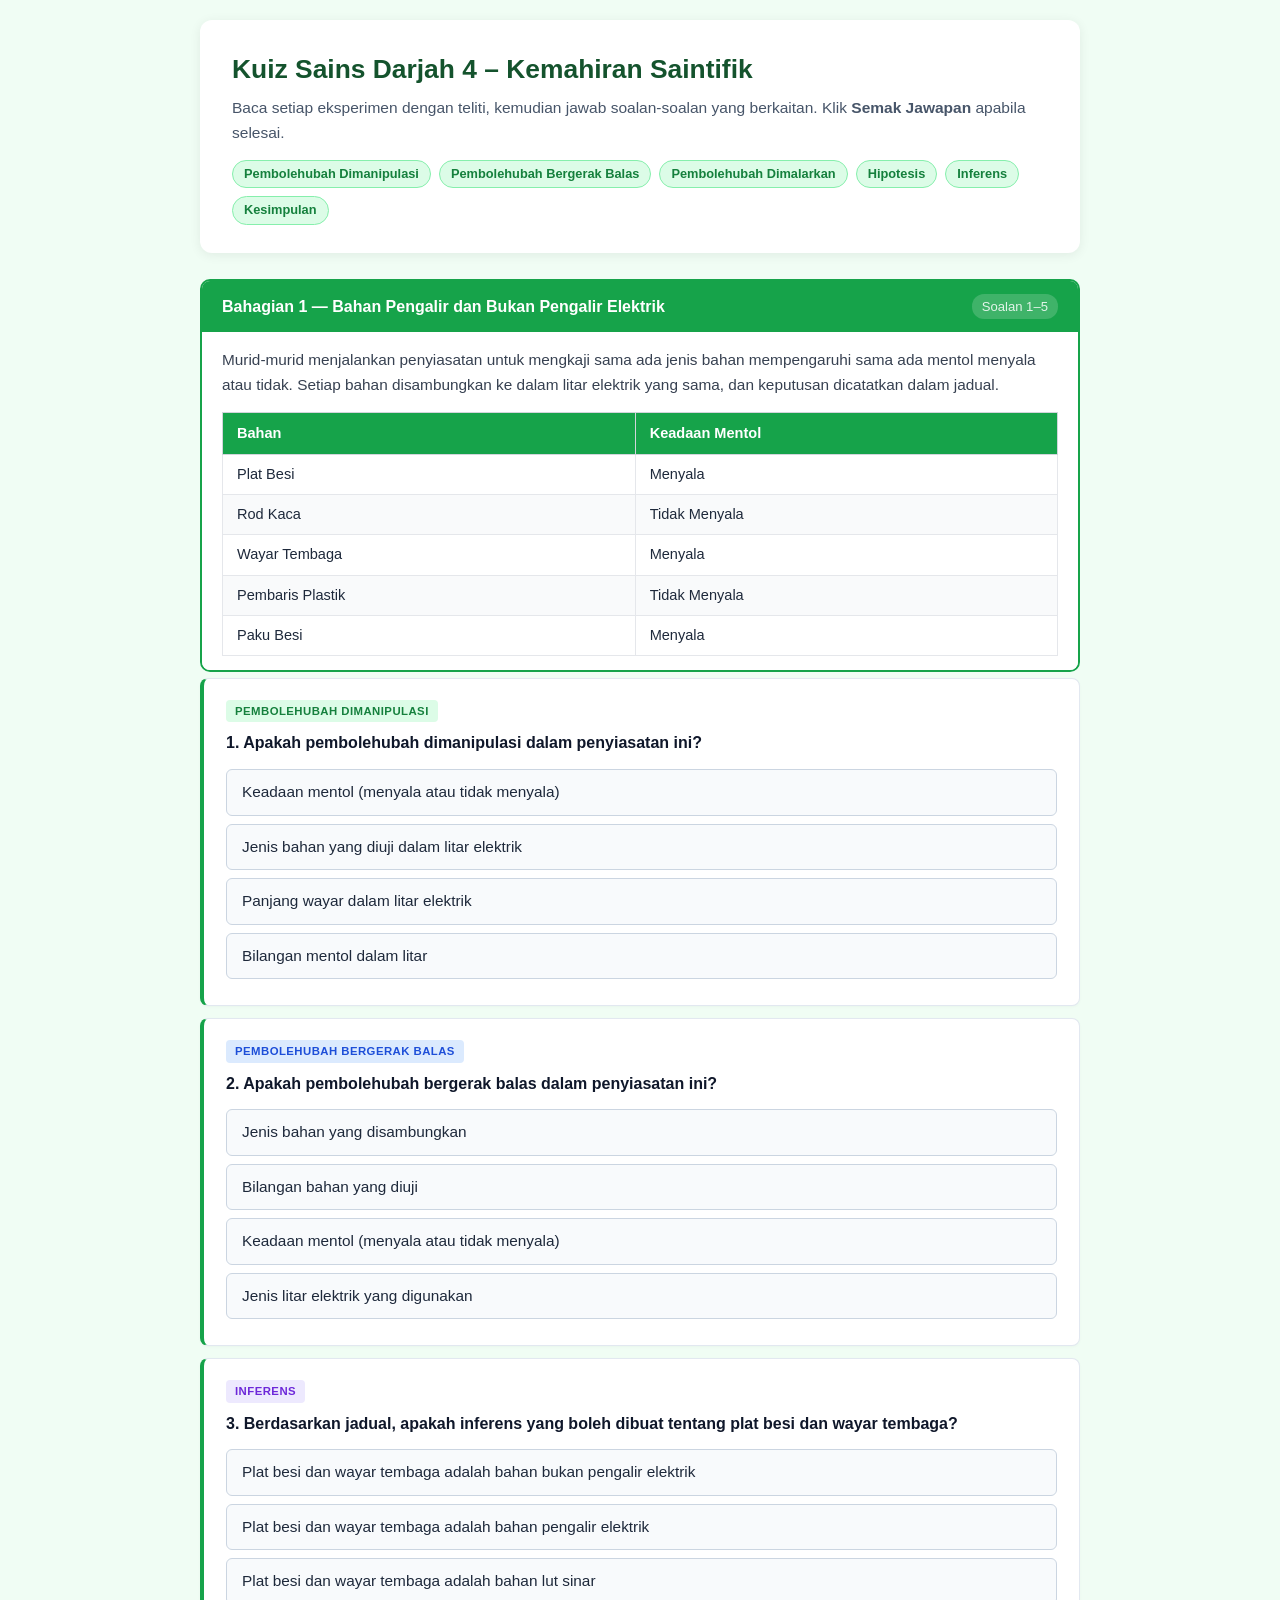
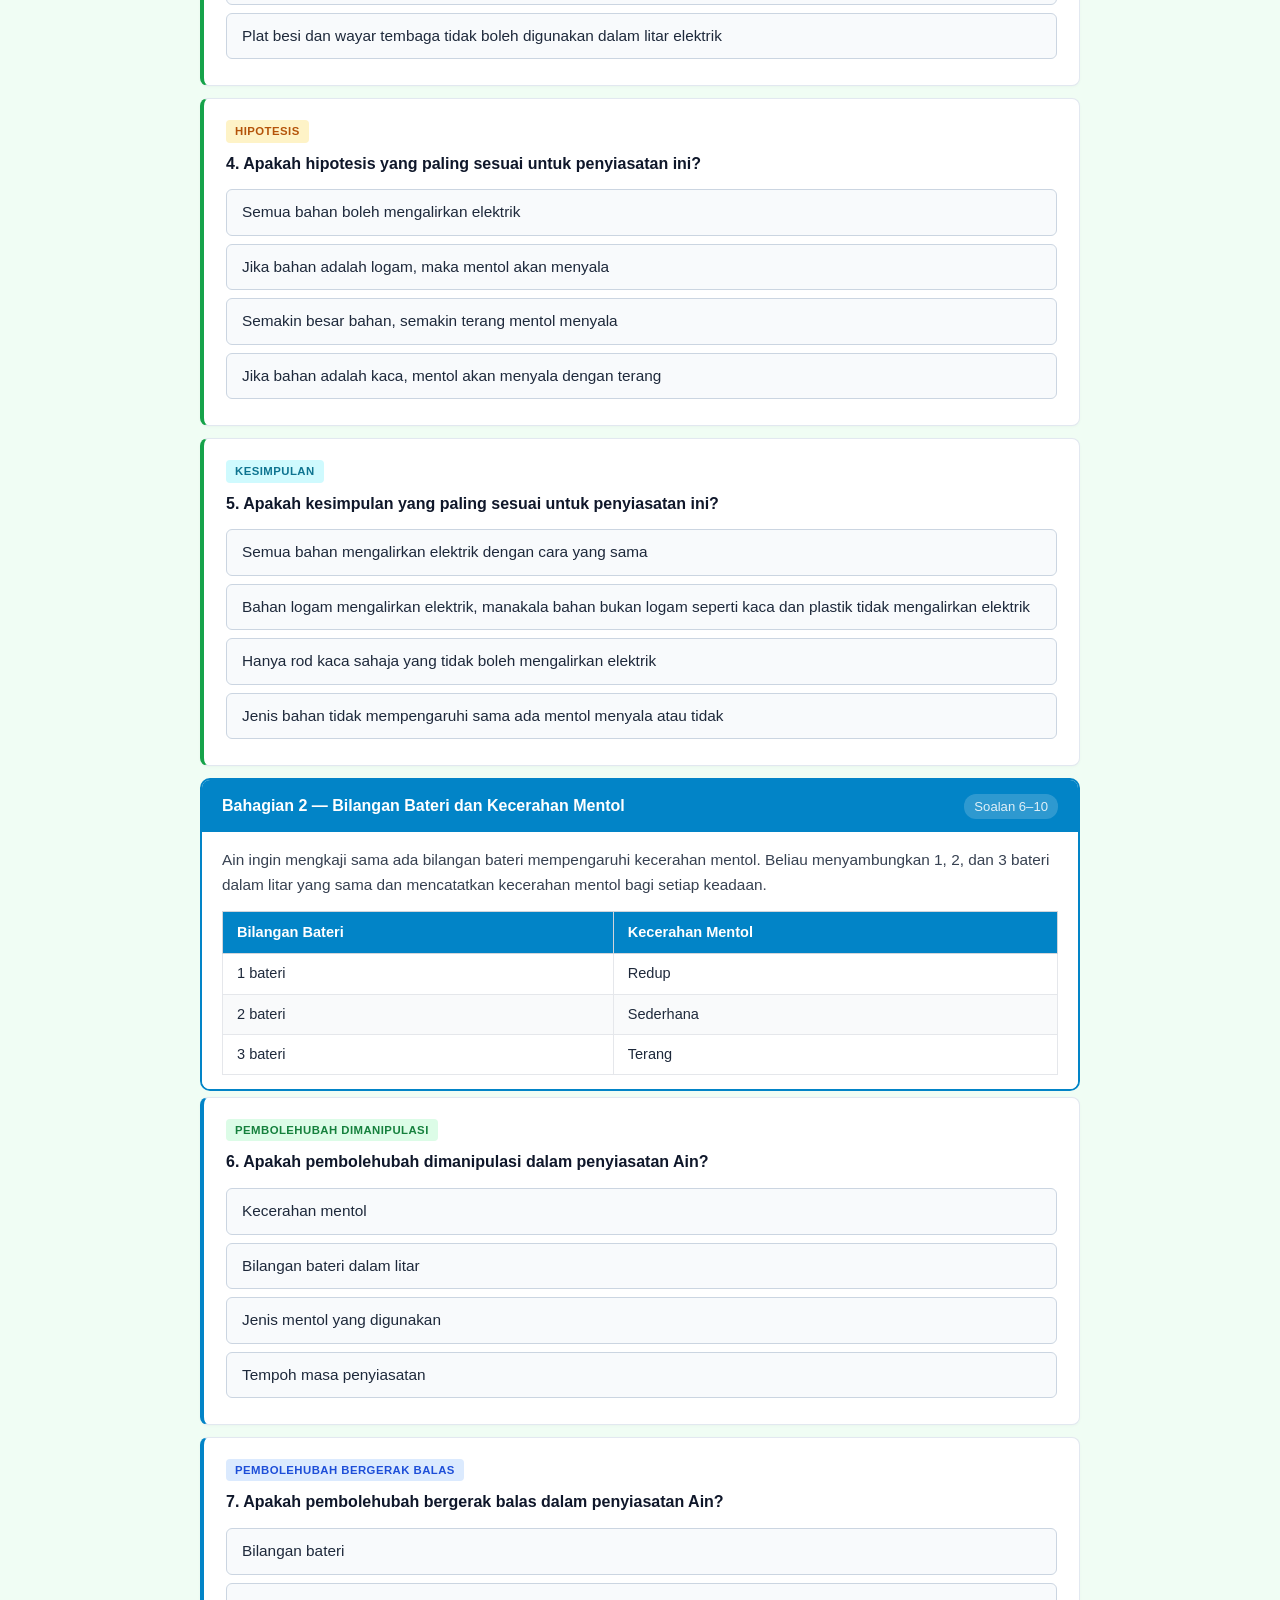
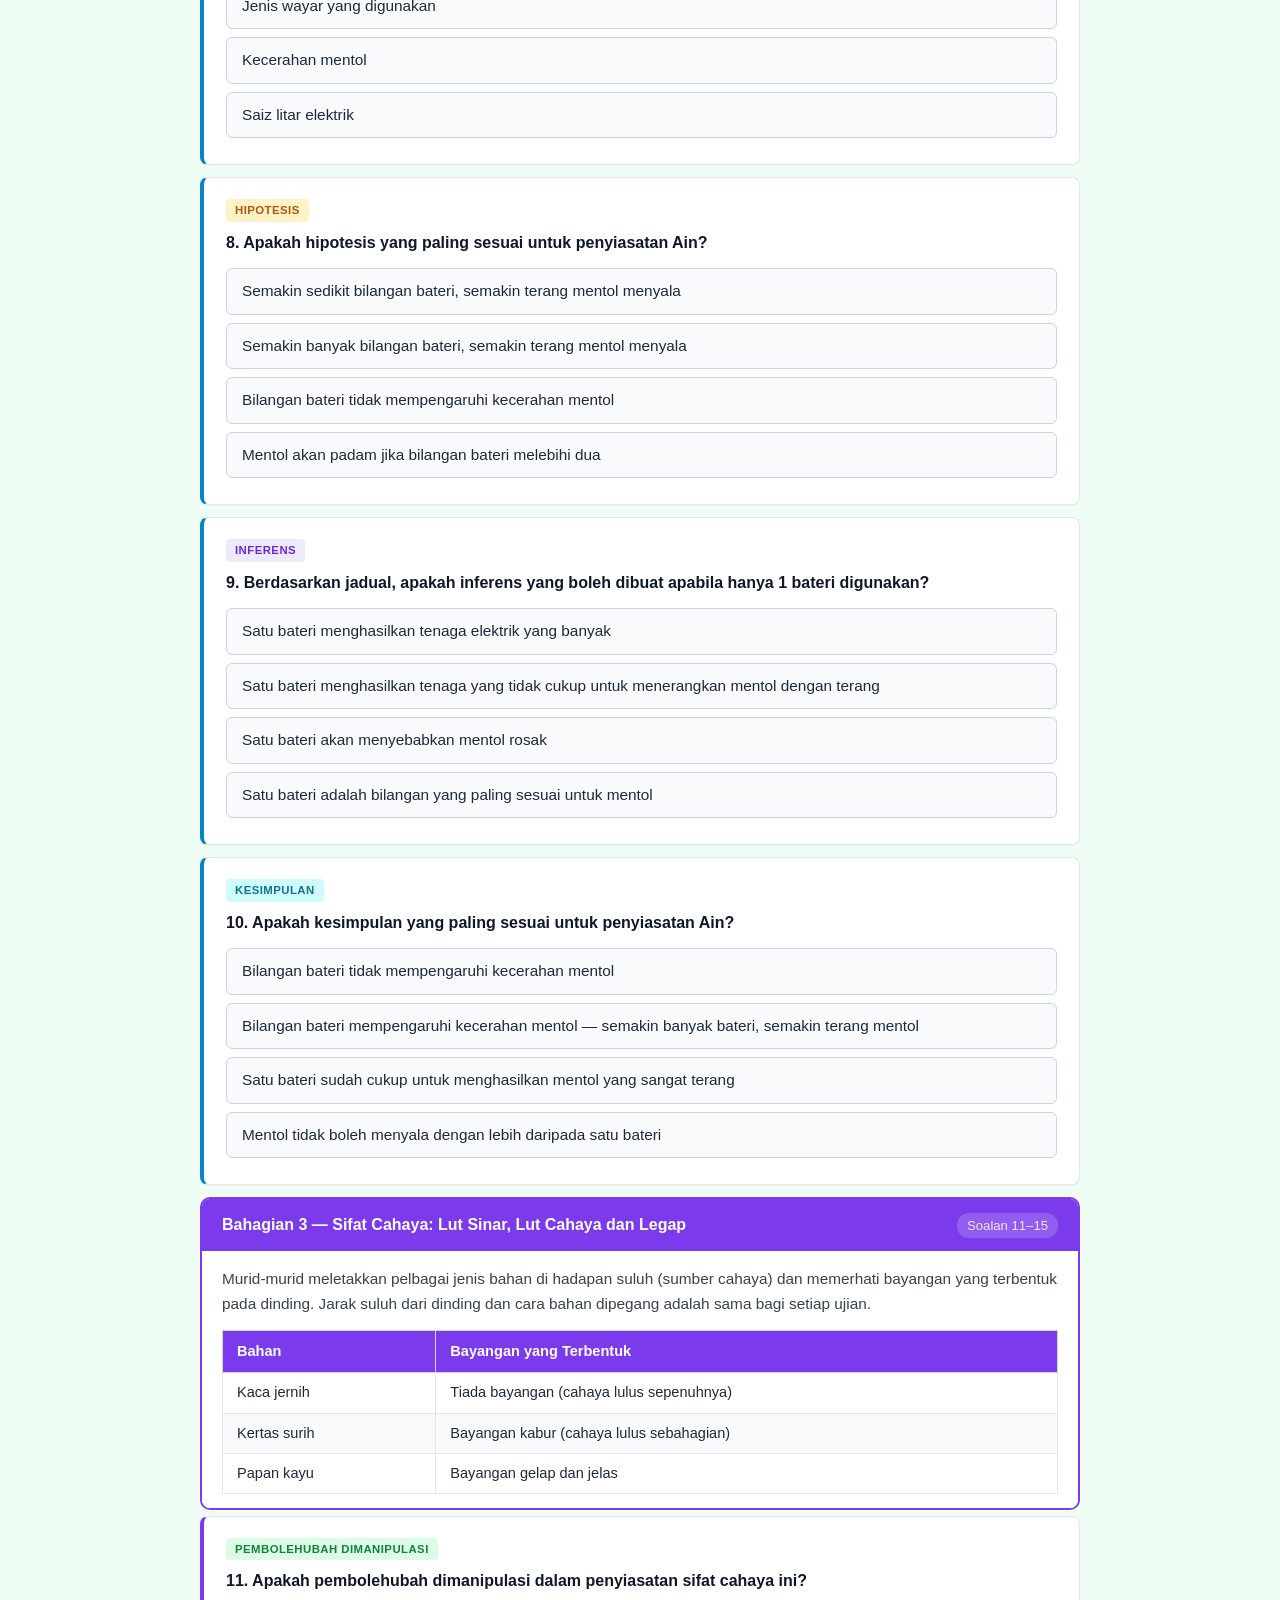
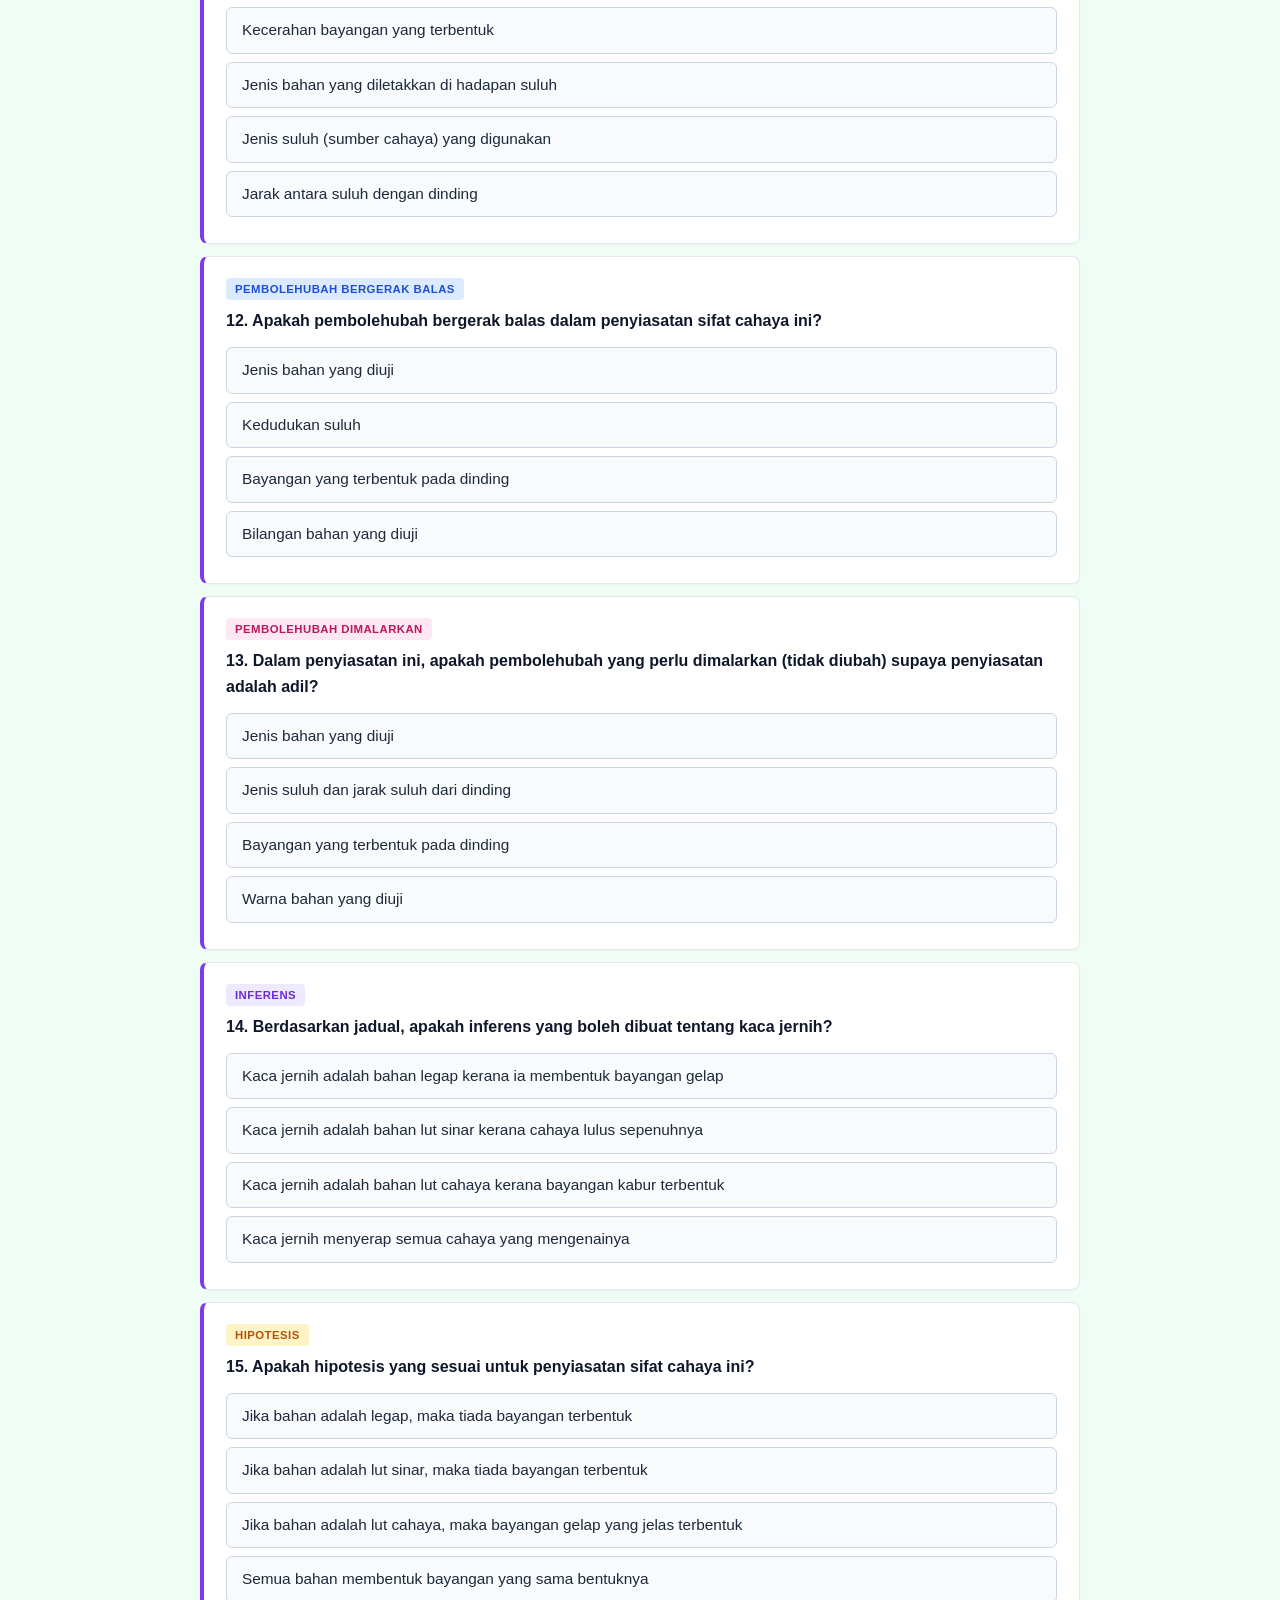
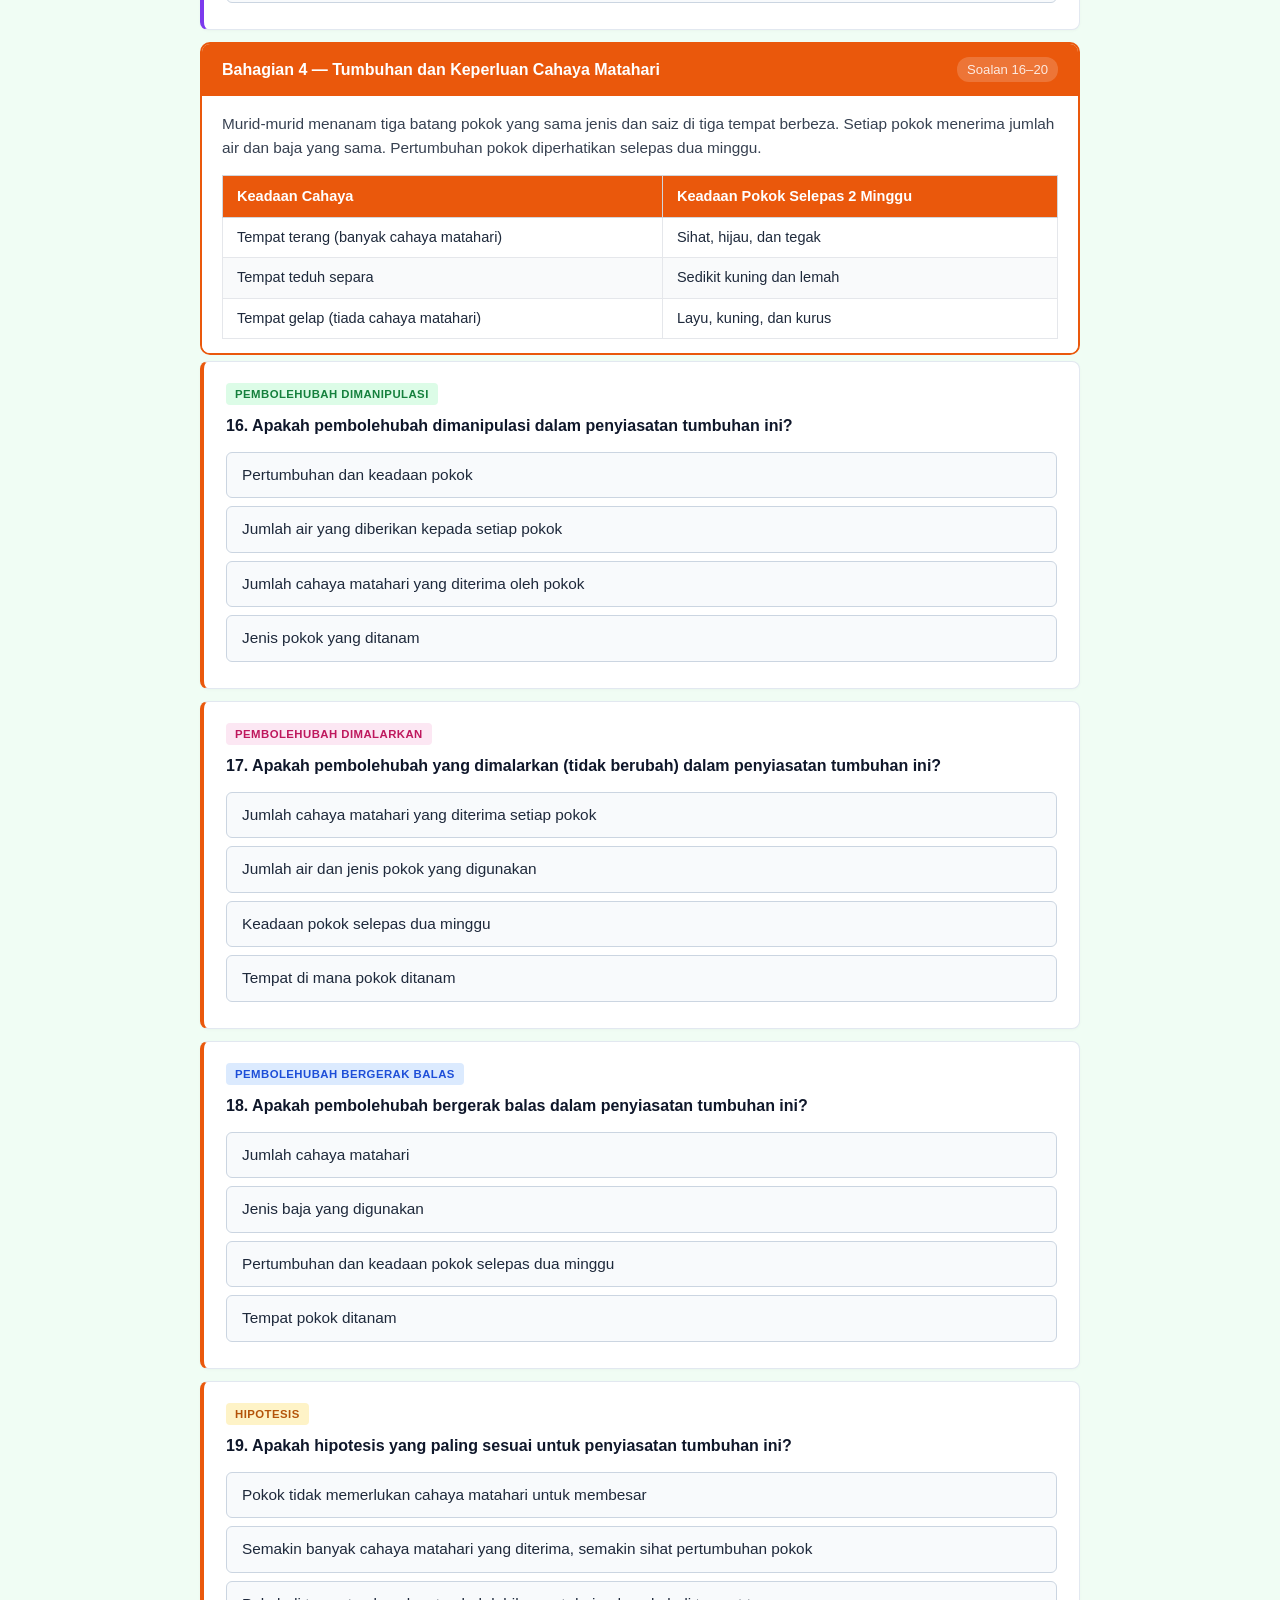
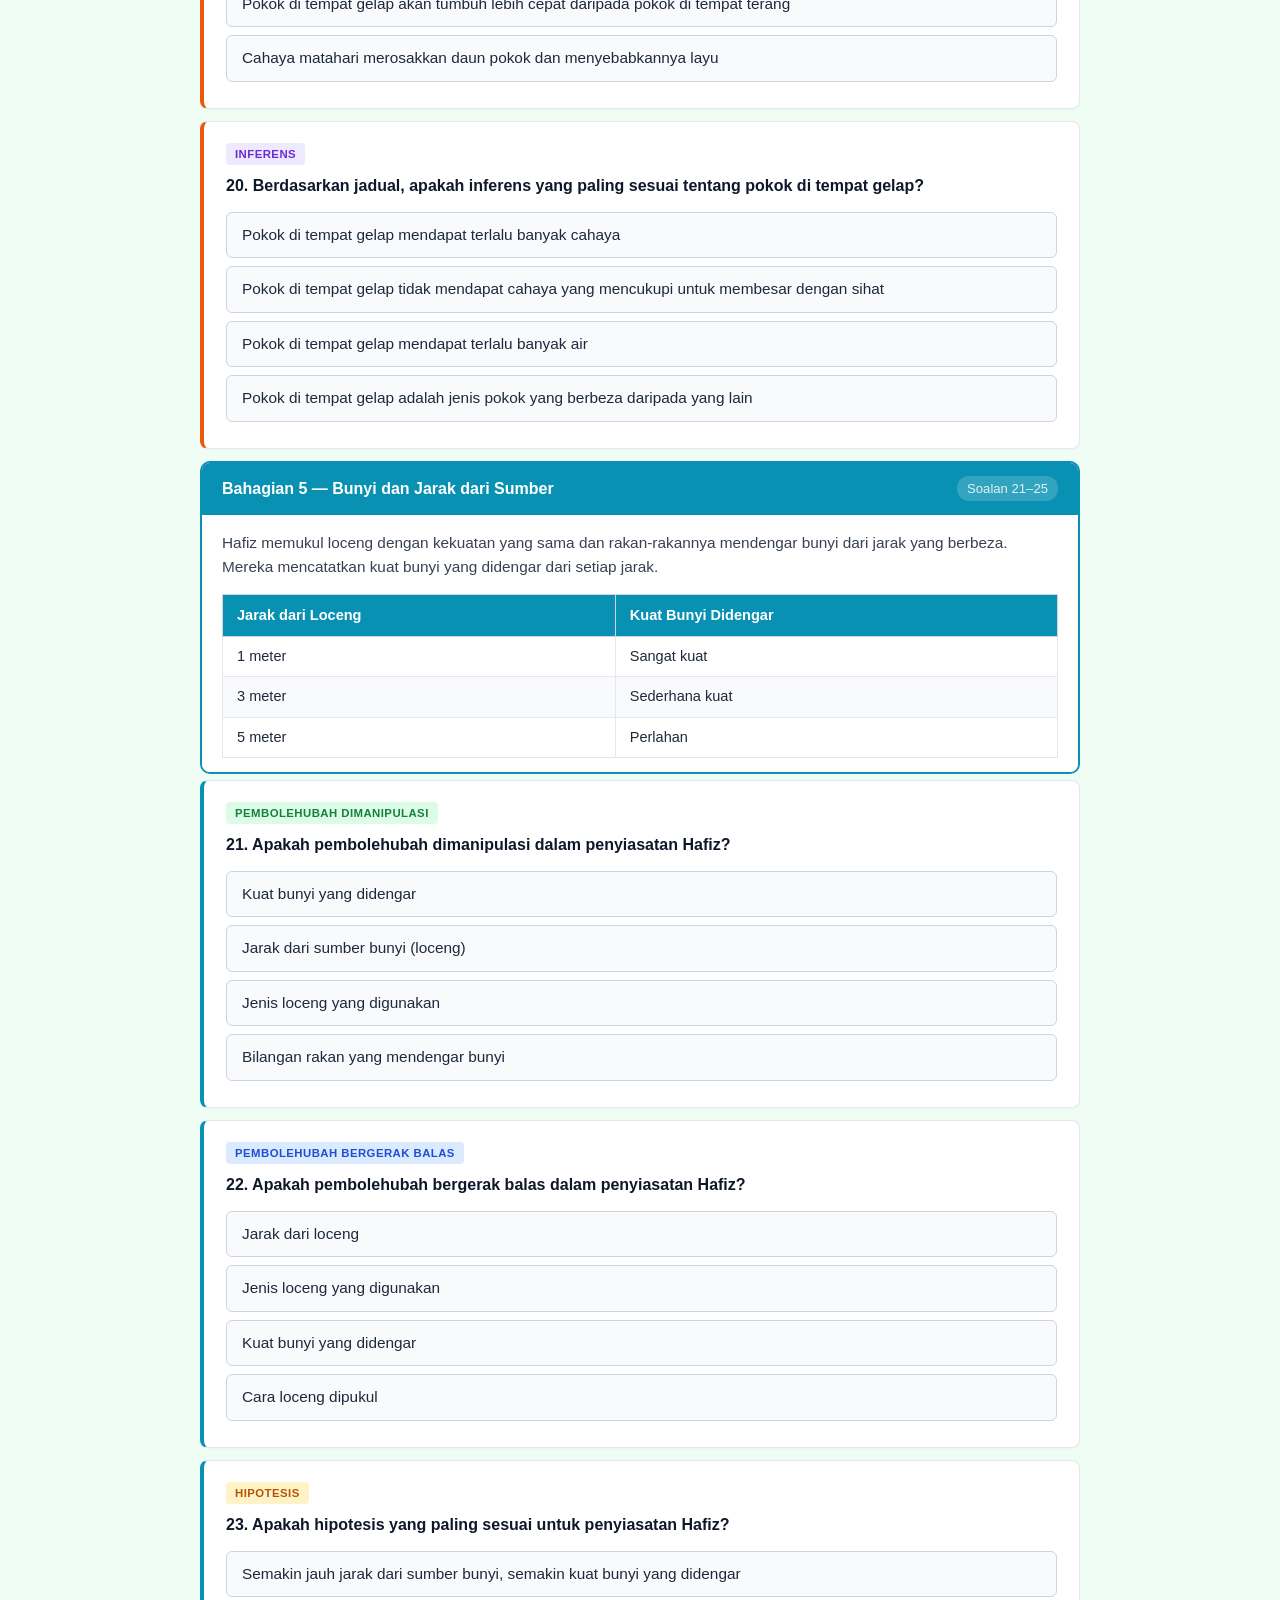
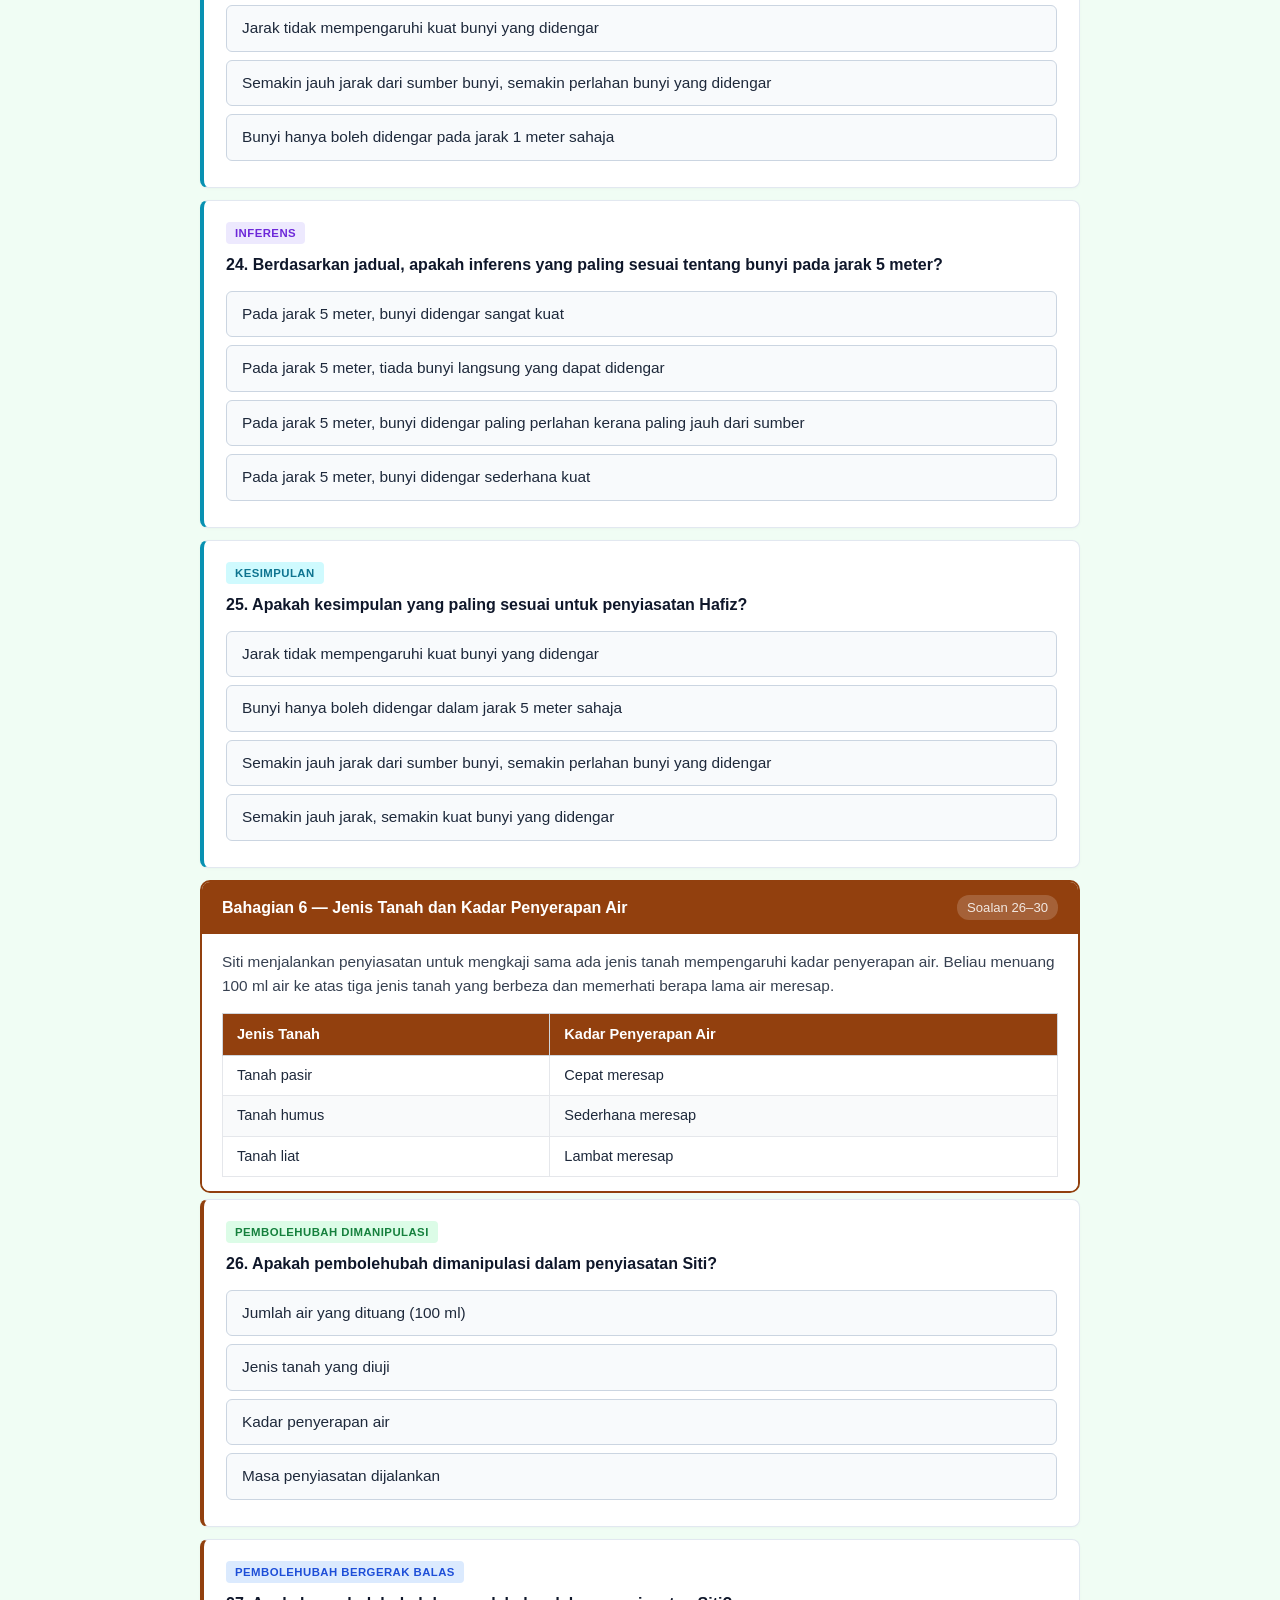
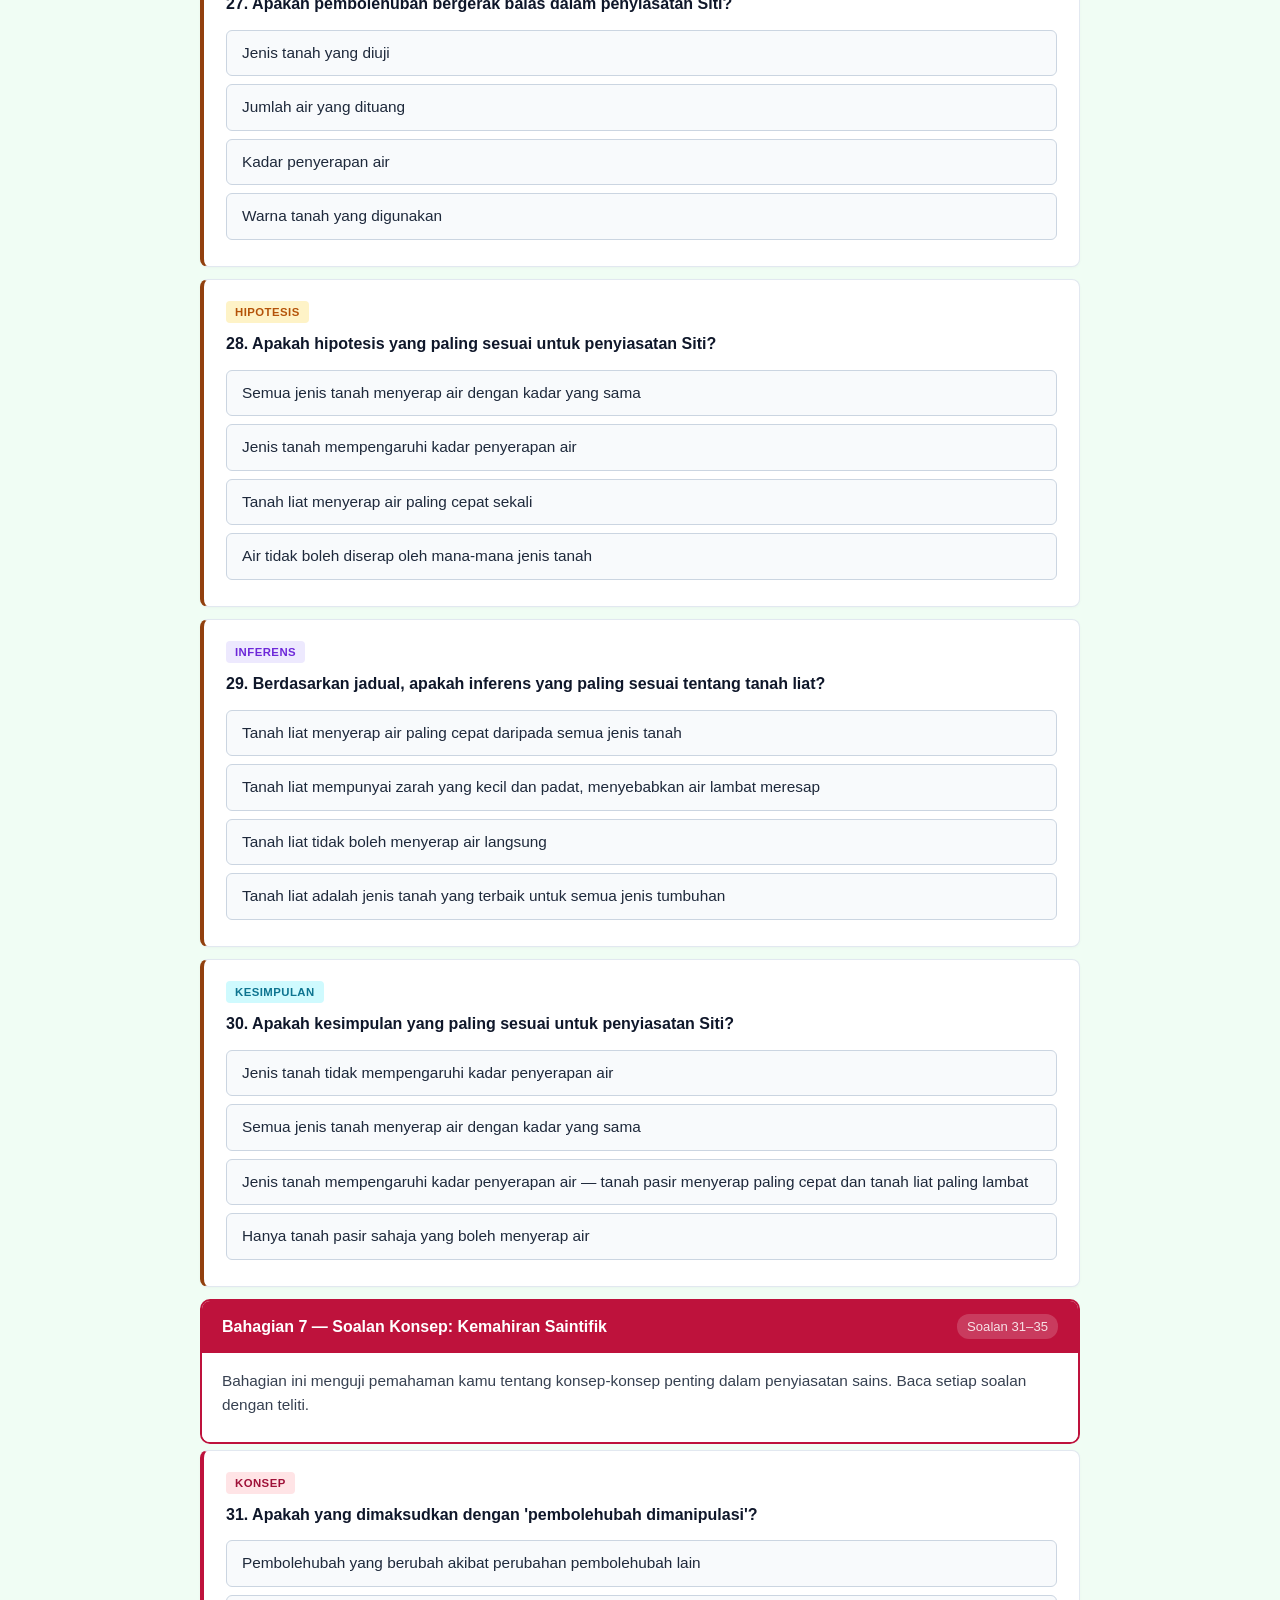
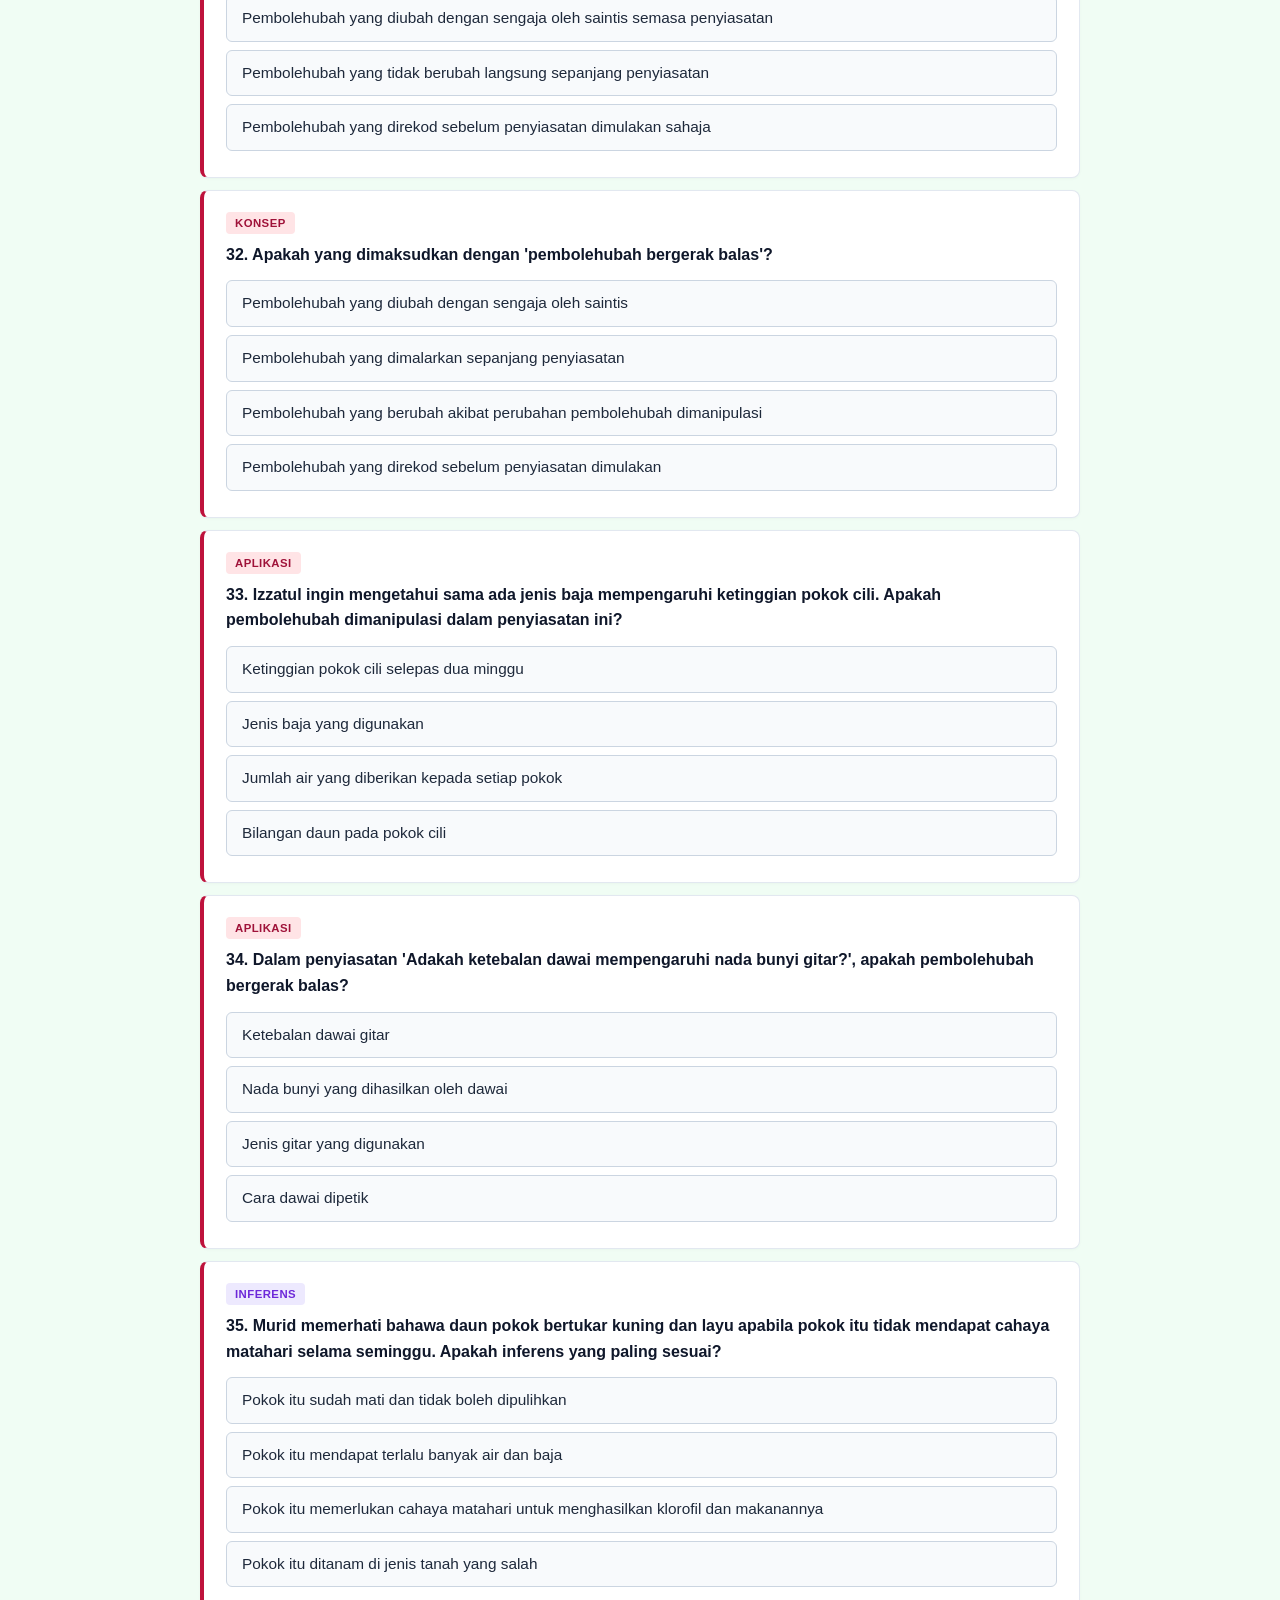
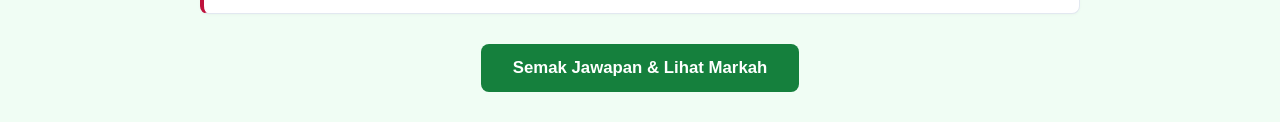
==== Sains_Darjah4_Quiz.html @ e9569d96 "Init commit" ====
<!DOCTYPE html>
<html lang="ms">
<head>
    <meta charset="UTF-8">
    <meta name="viewport" content="width=device-width, initial-scale=1.0">
    <title>Kuiz Sains Darjah 4 – Kemahiran Saintifik</title>
    <style>
        body {
            font-family: -apple-system, BlinkMacSystemFont, "Segoe UI", Roboto, Arial, sans-serif;
            background-color: #f0fdf4;
            color: #1e293b;
            line-height: 1.6;
            margin: 0;
            padding: 20px;
        }
        .container { max-width: 880px; margin: 0 auto; }
        .page-header {
            background: white;
            padding: 28px 32px;
            border-radius: 12px;
            box-shadow: 0 2px 12px rgba(0,0,0,0.07);
            margin-bottom: 26px;
        }
        h1 { color: #14532d; margin: 0 0 6px 0; font-size: 1.65em; }
        .subtitle { color: #475569; margin: 0 0 14px 0; font-size: 0.97em; }
        .concept-badges { display: flex; flex-wrap: wrap; gap: 8px; }
        .badge {
            background: #dcfce7; color: #15803d; padding: 3px 11px;
            border-radius: 20px; font-size: 0.8em; font-weight: 600;
            border: 1px solid #86efac;
        }
        .score-banner {
            display: none;
            background: #ecfdf5; border: 2px solid #10b981; border-radius: 10px;
            padding: 22px; text-align: center; margin-bottom: 26px;
            font-size: 1.2em; font-weight: bold; color: #065f46;
        }
        .experiment-block {
            border-radius: 10px; margin-bottom: 6px;
            overflow: hidden; border: 2px solid #e2e8f0;
        }
        .experiment-header {
            padding: 13px 20px; color: white; font-weight: 700;
            font-size: 1em; display: flex; justify-content: space-between; align-items: center;
        }
        .q-range {
            font-size: 0.82em; font-weight: 500; opacity: 0.88;
            background: rgba(255,255,255,0.2); padding: 2px 10px; border-radius: 12px;
            white-space: nowrap; margin-left: 12px;
        }
        .experiment-body { background: white; padding: 16px 20px 10px 20px; }
        .scenario-text { color: #374151; margin: 0 0 14px 0; font-size: 0.96em; }
        .data-table { width: 100%; border-collapse: collapse; font-size: 0.91em; margin-bottom: 4px; }
        .data-table th { padding: 9px 14px; text-align: left; font-weight: 700; border: 1px solid #d1d5db; color: white; }
        .data-table td { padding: 8px 14px; border: 1px solid #e5e7eb; }
        .data-table tr:nth-child(even) td { background: #f9fafb; }
        .question-card {
            background: white; border: 1px solid #e2e8f0; border-radius: 8px;
            padding: 18px 22px; margin-bottom: 12px;
            box-shadow: 0 1px 3px rgba(0,0,0,0.03);
            border-left-width: 4px;
        }
        .question-tag {
            display: inline-block; font-size: 0.71em; font-weight: 700;
            padding: 2px 9px; border-radius: 4px; margin-bottom: 8px;
            text-transform: uppercase; letter-spacing: 0.04em;
        }
        .question-text { font-weight: 600; font-size: 1em; color: #0f172a; margin-bottom: 13px; }
        .options-list { list-style: none; padding: 0; margin: 0; }
        .option-item {
            padding: 10px 15px; border: 1px solid #cbd5e1; border-radius: 6px;
            margin-bottom: 8px; cursor: pointer; transition: all 0.15s ease;
            background: #f8fafc; font-size: 0.96em;
        }
        .option-item:hover { background: #f1f5f9; border-color: #94a3b8; }
        .option-item.selected { background: #2563eb; color: white; border-color: #1d4ed8; font-weight: 500; }
        .rationale {
            margin-top: 11px; padding: 11px 15px; border-radius: 6px;
            display: none; font-size: 0.91em; line-height: 1.5;
        }
        .correct-fb { background: #d1fae5; border: 1px solid #10b981; color: #065f46; }
        .incorrect-fb { background: #fee2e2; border: 1px solid #ef4444; color: #991b1b; }
        .action-btn {
            background-color: #15803d; color: white; border: none;
            padding: 14px 32px; font-size: 1.05em; font-weight: 700;
            border-radius: 8px; cursor: pointer; transition: background 0.2s;
            display: block; margin: 30px auto 10px auto;
        }
        .action-btn:hover { background-color: #166534; }
        .reset-btn {
            background: white; color: #15803d; border: 2px solid #15803d;
            padding: 10px 24px; font-size: 0.97em; font-weight: 600;
            border-radius: 8px; cursor: pointer; transition: all 0.2s;
            display: none; margin: 0 auto 30px auto;
        }
        .reset-btn:hover { background: #f0fdf4; }
        @media (max-width: 600px) {
            body { padding: 10px; }
            .page-header { padding: 18px; }
            h1 { font-size: 1.3em; }
            .experiment-header { flex-direction: column; align-items: flex-start; gap: 6px; }
        }
    </style>
</head>
<body>
<div class="container">
    <div class="page-header">
        <h1>Kuiz Sains Darjah 4 – Kemahiran Saintifik</h1>
        <p class="subtitle">Baca setiap eksperimen dengan teliti, kemudian jawab soalan-soalan yang berkaitan. Klik <strong>Semak Jawapan</strong> apabila selesai.</p>
        <div class="concept-badges">
            <span class="badge">Pembolehubah Dimanipulasi</span>
            <span class="badge">Pembolehubah Bergerak Balas</span>
            <span class="badge">Pembolehubah Dimalarkan</span>
            <span class="badge">Hipotesis</span>
            <span class="badge">Inferens</span>
            <span class="badge">Kesimpulan</span>
        </div>
    </div>

    <div id="scoreBanner" class="score-banner"></div>
    <div id="quizContainer"></div>

    <button class="action-btn" id="submitBtn" onclick="gradeQuiz()">Semak Jawapan &amp; Lihat Markah</button>
    <button class="reset-btn" id="resetBtn" onclick="resetQuiz()">Cuba Semula</button>
</div>

<script>
const sections = [
  {
    id: 1,
    color: "#16a34a",
    title: "Bahagian 1 — Bahan Pengalir dan Bukan Pengalir Elektrik",
    scenario: "Murid-murid menjalankan penyiasatan untuk mengkaji sama ada jenis bahan mempengaruhi sama ada mentol menyala atau tidak. Setiap bahan disambungkan ke dalam litar elektrik yang sama, dan keputusan dicatatkan dalam jadual.",
    tableHeaders: ["Bahan", "Keadaan Mentol"],
    tableRows: [
      ["Plat Besi", "Menyala"],
      ["Rod Kaca", "Tidak Menyala"],
      ["Wayar Tembaga", "Menyala"],
      ["Pembaris Plastik", "Tidak Menyala"],
      ["Paku Besi", "Menyala"]
    ],
    questions: [
      {
        tag: "Pembolehubah Dimanipulasi", tagColor: "#15803d", tagBg: "#dcfce7",
        question: "Apakah pembolehubah dimanipulasi dalam penyiasatan ini?",
        options: [
          { text: "Keadaan mentol (menyala atau tidak menyala)", correct: false, rationale: "Ini adalah pembolehubah bergerak balas — ia berubah kerana perubahan jenis bahan yang diuji." },
          { text: "Jenis bahan yang diuji dalam litar elektrik", correct: true, rationale: "Betul! Pembolehubah dimanipulasi adalah perkara yang kita ubah dengan sengaja, iaitu jenis bahan yang disambungkan dalam litar." },
          { text: "Panjang wayar dalam litar elektrik", correct: false, rationale: "Panjang wayar tidak diubah dalam penyiasatan ini — ia adalah pembolehubah yang dimalarkan." },
          { text: "Bilangan mentol dalam litar", correct: false, rationale: "Bilangan mentol tidak berubah — hanya satu mentol digunakan sepanjang penyiasatan." }
        ]
      },
      {
        tag: "Pembolehubah Bergerak Balas", tagColor: "#1d4ed8", tagBg: "#dbeafe",
        question: "Apakah pembolehubah bergerak balas dalam penyiasatan ini?",
        options: [
          { text: "Jenis bahan yang disambungkan", correct: false, rationale: "Ini adalah pembolehubah dimanipulasi — kita yang mengubahnya dengan sengaja." },
          { text: "Bilangan bahan yang diuji", correct: false, rationale: "Bilangan bahan bukan hasil yang kita ukur dalam penyiasatan ini." },
          { text: "Keadaan mentol (menyala atau tidak menyala)", correct: true, rationale: "Betul! Pembolehubah bergerak balas adalah sesuatu yang berubah akibat perubahan pembolehubah dimanipulasi. Keadaan mentol berubah mengikut jenis bahan yang diuji." },
          { text: "Jenis litar elektrik yang digunakan", correct: false, rationale: "Jenis litar tidak diubah dan tidak diukur dalam penyiasatan ini." }
        ]
      },
      {
        tag: "Inferens", tagColor: "#6d28d9", tagBg: "#ede9fe",
        question: "Berdasarkan jadual, apakah inferens yang boleh dibuat tentang plat besi dan wayar tembaga?",
        options: [
          { text: "Plat besi dan wayar tembaga adalah bahan bukan pengalir elektrik", correct: false, rationale: "Tidak betul. Mentol menyala apabila bahan-bahan ini digunakan, menunjukkan mereka mengalirkan elektrik." },
          { text: "Plat besi dan wayar tembaga adalah bahan pengalir elektrik", correct: true, rationale: "Betul! Kedua-dua bahan ini menyebabkan mentol menyala, menunjukkan mereka boleh mengalirkan elektrik melalui litar." },
          { text: "Plat besi dan wayar tembaga adalah bahan lut sinar", correct: false, rationale: "Lut sinar adalah sifat berkaitan cahaya, bukan elektrik. Soalan ini adalah tentang pengaliran elektrik." },
          { text: "Plat besi dan wayar tembaga tidak boleh digunakan dalam litar elektrik", correct: false, rationale: "Sebaliknya, kedua-dua bahan ini boleh digunakan dalam litar elektrik kerana ia mengalirkan elektrik." }
        ]
      },
      {
        tag: "Hipotesis", tagColor: "#b45309", tagBg: "#fef3c7",
        question: "Apakah hipotesis yang paling sesuai untuk penyiasatan ini?",
        options: [
          { text: "Semua bahan boleh mengalirkan elektrik", correct: false, rationale: "Ini tidak betul. Rod kaca dan pembaris plastik tidak mengalirkan elektrik dalam penyiasatan ini." },
          { text: "Jika bahan adalah logam, maka mentol akan menyala", correct: true, rationale: "Betul! Hipotesis ini disokong oleh keputusan — logam seperti besi dan tembaga mengalirkan elektrik." },
          { text: "Semakin besar bahan, semakin terang mentol menyala", correct: false, rationale: "Penyiasatan ini mengkaji jenis bahan, bukan saiz bahan." },
          { text: "Jika bahan adalah kaca, mentol akan menyala dengan terang", correct: false, rationale: "Tidak betul. Rod kaca tidak menyebabkan mentol menyala dalam penyiasatan ini." }
        ]
      },
      {
        tag: "Kesimpulan", tagColor: "#0e7490", tagBg: "#cffafe",
        question: "Apakah kesimpulan yang paling sesuai untuk penyiasatan ini?",
        options: [
          { text: "Semua bahan mengalirkan elektrik dengan cara yang sama", correct: false, rationale: "Ini tidak betul. Bahan logam mengalirkan elektrik tetapi bahan bukan logam tidak." },
          { text: "Bahan logam mengalirkan elektrik, manakala bahan bukan logam seperti kaca dan plastik tidak mengalirkan elektrik", correct: true, rationale: "Betul! Ini adalah kesimpulan yang tepat berdasarkan keputusan penyiasatan." },
          { text: "Hanya rod kaca sahaja yang tidak boleh mengalirkan elektrik", correct: false, rationale: "Pembaris plastik juga tidak mengalirkan elektrik dalam penyiasatan ini." },
          { text: "Jenis bahan tidak mempengaruhi sama ada mentol menyala atau tidak", correct: false, rationale: "Ini bertentangan dengan keputusan — jenis bahan memang mempengaruhi keadaan mentol." }
        ]
      }
    ]
  },
  {
    id: 2,
    color: "#0284c7",
    title: "Bahagian 2 — Bilangan Bateri dan Kecerahan Mentol",
    scenario: "Ain ingin mengkaji sama ada bilangan bateri mempengaruhi kecerahan mentol. Beliau menyambungkan 1, 2, dan 3 bateri dalam litar yang sama dan mencatatkan kecerahan mentol bagi setiap keadaan.",
    tableHeaders: ["Bilangan Bateri", "Kecerahan Mentol"],
    tableRows: [
      ["1 bateri", "Redup"],
      ["2 bateri", "Sederhana"],
      ["3 bateri", "Terang"]
    ],
    questions: [
      {
        tag: "Pembolehubah Dimanipulasi", tagColor: "#15803d", tagBg: "#dcfce7",
        question: "Apakah pembolehubah dimanipulasi dalam penyiasatan Ain?",
        options: [
          { text: "Kecerahan mentol", correct: false, rationale: "Kecerahan mentol adalah pembolehubah bergerak balas — ia berubah akibat perubahan bilangan bateri." },
          { text: "Bilangan bateri dalam litar", correct: true, rationale: "Betul! Ain dengan sengaja mengubah bilangan bateri, jadi itulah pembolehubah dimanipulasi." },
          { text: "Jenis mentol yang digunakan", correct: false, rationale: "Jenis mentol tidak diubah — Ain menggunakan mentol yang sama sepanjang penyiasatan." },
          { text: "Tempoh masa penyiasatan", correct: false, rationale: "Masa tidak diubah sebagai bahagian penyiasatan ini." }
        ]
      },
      {
        tag: "Pembolehubah Bergerak Balas", tagColor: "#1d4ed8", tagBg: "#dbeafe",
        question: "Apakah pembolehubah bergerak balas dalam penyiasatan Ain?",
        options: [
          { text: "Bilangan bateri", correct: false, rationale: "Bilangan bateri adalah pembolehubah dimanipulasi — Ain yang mengubahnya." },
          { text: "Jenis wayar yang digunakan", correct: false, rationale: "Jenis wayar tidak diukur sebagai hasil dalam penyiasatan ini." },
          { text: "Kecerahan mentol", correct: true, rationale: "Betul! Kecerahan mentol berubah mengikut bilangan bateri yang digunakan — ini adalah pembolehubah bergerak balas." },
          { text: "Saiz litar elektrik", correct: false, rationale: "Saiz litar tidak berubah dan tidak diukur dalam penyiasatan ini." }
        ]
      },
      {
        tag: "Hipotesis", tagColor: "#b45309", tagBg: "#fef3c7",
        question: "Apakah hipotesis yang paling sesuai untuk penyiasatan Ain?",
        options: [
          { text: "Semakin sedikit bilangan bateri, semakin terang mentol menyala", correct: false, rationale: "Ini bertentangan dengan keputusan penyiasatan. Lebih banyak bateri menghasilkan mentol yang lebih terang." },
          { text: "Semakin banyak bilangan bateri, semakin terang mentol menyala", correct: true, rationale: "Betul! Hipotesis ini disokong oleh keputusan — 3 bateri menghasilkan mentol paling terang." },
          { text: "Bilangan bateri tidak mempengaruhi kecerahan mentol", correct: false, rationale: "Tidak betul berdasarkan keputusan — kecerahan mentol memang berubah dengan bilangan bateri." },
          { text: "Mentol akan padam jika bilangan bateri melebihi dua", correct: false, rationale: "Tidak betul — 3 bateri menghasilkan mentol yang paling terang, bukan padam." }
        ]
      },
      {
        tag: "Inferens", tagColor: "#6d28d9", tagBg: "#ede9fe",
        question: "Berdasarkan jadual, apakah inferens yang boleh dibuat apabila hanya 1 bateri digunakan?",
        options: [
          { text: "Satu bateri menghasilkan tenaga elektrik yang banyak", correct: false, rationale: "Sebaliknya, 1 bateri menghasilkan tenaga yang sedikit berbanding 2 atau 3 bateri." },
          { text: "Satu bateri menghasilkan tenaga yang tidak cukup untuk menerangkan mentol dengan terang", correct: true, rationale: "Betul! Dengan hanya 1 bateri, mentol hanya menyala dengan redup, menunjukkan tenaga elektrik yang kurang." },
          { text: "Satu bateri akan menyebabkan mentol rosak", correct: false, rationale: "Tiada maklumat dalam jadual yang menunjukkan mentol rosak. Mentol hanya menyala dengan redup." },
          { text: "Satu bateri adalah bilangan yang paling sesuai untuk mentol", correct: false, rationale: "Berdasarkan jadual, 3 bateri menghasilkan mentol yang paling terang." }
        ]
      },
      {
        tag: "Kesimpulan", tagColor: "#0e7490", tagBg: "#cffafe",
        question: "Apakah kesimpulan yang paling sesuai untuk penyiasatan Ain?",
        options: [
          { text: "Bilangan bateri tidak mempengaruhi kecerahan mentol", correct: false, rationale: "Ini bertentangan dengan keputusan penyiasatan." },
          { text: "Bilangan bateri mempengaruhi kecerahan mentol — semakin banyak bateri, semakin terang mentol", correct: true, rationale: "Betul! Kesimpulan ini tepat berdasarkan data yang dikumpulkan oleh Ain." },
          { text: "Satu bateri sudah cukup untuk menghasilkan mentol yang sangat terang", correct: false, rationale: "Data menunjukkan bahawa 1 bateri hanya menghasilkan mentol yang redup." },
          { text: "Mentol tidak boleh menyala dengan lebih daripada satu bateri", correct: false, rationale: "Tidak betul — mentol menyala lebih terang apabila lebih banyak bateri digunakan." }
        ]
      }
    ]
  },
  {
    id: 3,
    color: "#7c3aed",
    title: "Bahagian 3 — Sifat Cahaya: Lut Sinar, Lut Cahaya dan Legap",
    scenario: "Murid-murid meletakkan pelbagai jenis bahan di hadapan suluh (sumber cahaya) dan memerhati bayangan yang terbentuk pada dinding. Jarak suluh dari dinding dan cara bahan dipegang adalah sama bagi setiap ujian.",
    tableHeaders: ["Bahan", "Bayangan yang Terbentuk"],
    tableRows: [
      ["Kaca jernih", "Tiada bayangan (cahaya lulus sepenuhnya)"],
      ["Kertas surih", "Bayangan kabur (cahaya lulus sebahagian)"],
      ["Papan kayu", "Bayangan gelap dan jelas"]
    ],
    questions: [
      {
        tag: "Pembolehubah Dimanipulasi", tagColor: "#15803d", tagBg: "#dcfce7",
        question: "Apakah pembolehubah dimanipulasi dalam penyiasatan sifat cahaya ini?",
        options: [
          { text: "Kecerahan bayangan yang terbentuk", correct: false, rationale: "Kecerahan bayangan adalah pembolehubah bergerak balas — ia berubah mengikut jenis bahan yang diuji." },
          { text: "Jenis bahan yang diletakkan di hadapan suluh", correct: true, rationale: "Betul! Murid-murid mengubah jenis bahan untuk setiap ujian — itulah pembolehubah dimanipulasi." },
          { text: "Jenis suluh (sumber cahaya) yang digunakan", correct: false, rationale: "Suluh yang sama digunakan sepanjang penyiasatan — ini adalah pembolehubah dimalarkan." },
          { text: "Jarak antara suluh dengan dinding", correct: false, rationale: "Jarak kekal sama untuk semua ujian — ini adalah pembolehubah dimalarkan." }
        ]
      },
      {
        tag: "Pembolehubah Bergerak Balas", tagColor: "#1d4ed8", tagBg: "#dbeafe",
        question: "Apakah pembolehubah bergerak balas dalam penyiasatan sifat cahaya ini?",
        options: [
          { text: "Jenis bahan yang diuji", correct: false, rationale: "Ini adalah pembolehubah dimanipulasi — murid-murid yang mengubahnya." },
          { text: "Kedudukan suluh", correct: false, rationale: "Kedudukan suluh tidak diubah dalam penyiasatan ini." },
          { text: "Bayangan yang terbentuk pada dinding", correct: true, rationale: "Betul! Bayangan berubah mengikut jenis bahan yang diuji — ini adalah pembolehubah bergerak balas." },
          { text: "Bilangan bahan yang diuji", correct: false, rationale: "Bilangan bahan tidak diukur sebagai hasil penyiasatan." }
        ]
      },
      {
        tag: "Pembolehubah Dimalarkan", tagColor: "#be185d", tagBg: "#fce7f3",
        question: "Dalam penyiasatan ini, apakah pembolehubah yang perlu dimalarkan (tidak diubah) supaya penyiasatan adalah adil?",
        options: [
          { text: "Jenis bahan yang diuji", correct: false, rationale: "Jenis bahan adalah pembolehubah dimanipulasi — ia memang perlu berubah untuk tujuan penyiasatan." },
          { text: "Jenis suluh dan jarak suluh dari dinding", correct: true, rationale: "Betul! Suluh dan kedudukannya perlu kekal sama untuk semua ujian supaya keputusan adalah adil dan boleh dipercayai." },
          { text: "Bayangan yang terbentuk pada dinding", correct: false, rationale: "Bayangan adalah pembolehubah bergerak balas — ia akan berubah mengikut bahan yang diuji." },
          { text: "Warna bahan yang diuji", correct: false, rationale: "Warna bukan fokus penyiasatan ini. Yang penting adalah sifat bahan — lut sinar, lut cahaya, atau legap." }
        ]
      },
      {
        tag: "Inferens", tagColor: "#6d28d9", tagBg: "#ede9fe",
        question: "Berdasarkan jadual, apakah inferens yang boleh dibuat tentang kaca jernih?",
        options: [
          { text: "Kaca jernih adalah bahan legap kerana ia membentuk bayangan gelap", correct: false, rationale: "Tidak betul. Kaca jernih tidak membentuk bayangan — cahaya lulus sepenuhnya melaluinya." },
          { text: "Kaca jernih adalah bahan lut sinar kerana cahaya lulus sepenuhnya", correct: true, rationale: "Betul! Bahan lut sinar membenarkan cahaya lulus sepenuhnya — itulah sebabnya tiada bayangan terbentuk." },
          { text: "Kaca jernih adalah bahan lut cahaya kerana bayangan kabur terbentuk", correct: false, rationale: "Bayangan kabur terbentuk untuk kertas surih, bukan kaca jernih. Kaca jernih langsung tidak membentuk bayangan." },
          { text: "Kaca jernih menyerap semua cahaya yang mengenainya", correct: false, rationale: "Sebaliknya, kaca jernih membiarkan semua cahaya lulus melaluinya tanpa diserap." }
        ]
      },
      {
        tag: "Hipotesis", tagColor: "#b45309", tagBg: "#fef3c7",
        question: "Apakah hipotesis yang sesuai untuk penyiasatan sifat cahaya ini?",
        options: [
          { text: "Jika bahan adalah legap, maka tiada bayangan terbentuk", correct: false, rationale: "Ini terbalik! Bahan legap menghalang cahaya sepenuhnya — bayangan gelap yang jelas akan terbentuk." },
          { text: "Jika bahan adalah lut sinar, maka tiada bayangan terbentuk", correct: true, rationale: "Betul! Bahan lut sinar membiarkan cahaya lulus sepenuhnya — jadi tiada bayangan terbentuk." },
          { text: "Jika bahan adalah lut cahaya, maka bayangan gelap yang jelas terbentuk", correct: false, rationale: "Bahan lut cahaya hanya membiarkan sebahagian cahaya lulus, jadi bayangan kabur (bukan gelap jelas) yang terbentuk." },
          { text: "Semua bahan membentuk bayangan yang sama bentuknya", correct: false, rationale: "Tidak betul. Bayangan berbeza bergantung pada sifat bahan — lut sinar, lut cahaya, atau legap." }
        ]
      }
    ]
  },
  {
    id: 4,
    color: "#ea580c",
    title: "Bahagian 4 — Tumbuhan dan Keperluan Cahaya Matahari",
    scenario: "Murid-murid menanam tiga batang pokok yang sama jenis dan saiz di tiga tempat berbeza. Setiap pokok menerima jumlah air dan baja yang sama. Pertumbuhan pokok diperhatikan selepas dua minggu.",
    tableHeaders: ["Keadaan Cahaya", "Keadaan Pokok Selepas 2 Minggu"],
    tableRows: [
      ["Tempat terang (banyak cahaya matahari)", "Sihat, hijau, dan tegak"],
      ["Tempat teduh separa", "Sedikit kuning dan lemah"],
      ["Tempat gelap (tiada cahaya matahari)", "Layu, kuning, dan kurus"]
    ],
    questions: [
      {
        tag: "Pembolehubah Dimanipulasi", tagColor: "#15803d", tagBg: "#dcfce7",
        question: "Apakah pembolehubah dimanipulasi dalam penyiasatan tumbuhan ini?",
        options: [
          { text: "Pertumbuhan dan keadaan pokok", correct: false, rationale: "Ini adalah pembolehubah bergerak balas — ia berubah akibat perubahan jumlah cahaya." },
          { text: "Jumlah air yang diberikan kepada setiap pokok", correct: false, rationale: "Jumlah air adalah sama untuk semua pokok — ia adalah pembolehubah yang dimalarkan." },
          { text: "Jumlah cahaya matahari yang diterima oleh pokok", correct: true, rationale: "Betul! Murid-murid mengubah jumlah cahaya matahari yang diterima setiap pokok — itulah pembolehubah dimanipulasi." },
          { text: "Jenis pokok yang ditanam", correct: false, rationale: "Jenis pokok yang sama digunakan untuk semua keadaan — ia adalah pembolehubah dimalarkan." }
        ]
      },
      {
        tag: "Pembolehubah Dimalarkan", tagColor: "#be185d", tagBg: "#fce7f3",
        question: "Apakah pembolehubah yang dimalarkan (tidak berubah) dalam penyiasatan tumbuhan ini?",
        options: [
          { text: "Jumlah cahaya matahari yang diterima setiap pokok", correct: false, rationale: "Jumlah cahaya adalah pembolehubah dimanipulasi — ia memang berbeza bagi setiap pokok." },
          { text: "Jumlah air dan jenis pokok yang digunakan", correct: true, rationale: "Betul! Jumlah air dan jenis pokok kekal sama untuk semua pokok supaya penyiasatan adalah adil. Hanya cahaya yang berbeza." },
          { text: "Keadaan pokok selepas dua minggu", correct: false, rationale: "Keadaan pokok adalah pembolehubah bergerak balas — ia berubah mengikut jumlah cahaya yang diterima." },
          { text: "Tempat di mana pokok ditanam", correct: false, rationale: "Tempat penanaman berbeza bagi setiap pokok — itulah cara murid-murid mengubah jumlah cahaya." }
        ]
      },
      {
        tag: "Pembolehubah Bergerak Balas", tagColor: "#1d4ed8", tagBg: "#dbeafe",
        question: "Apakah pembolehubah bergerak balas dalam penyiasatan tumbuhan ini?",
        options: [
          { text: "Jumlah cahaya matahari", correct: false, rationale: "Cahaya matahari adalah pembolehubah dimanipulasi — murid-murid yang mengubahnya." },
          { text: "Jenis baja yang digunakan", correct: false, rationale: "Baja tidak diubah dalam penyiasatan ini — ia adalah pembolehubah dimalarkan." },
          { text: "Pertumbuhan dan keadaan pokok selepas dua minggu", correct: true, rationale: "Betul! Keadaan pokok berubah mengikut jumlah cahaya matahari yang diterima — ini adalah pembolehubah bergerak balas." },
          { text: "Tempat pokok ditanam", correct: false, rationale: "Tempat penanaman adalah cara murid-murid mengawal cahaya, bukan hasil yang diukur." }
        ]
      },
      {
        tag: "Hipotesis", tagColor: "#b45309", tagBg: "#fef3c7",
        question: "Apakah hipotesis yang paling sesuai untuk penyiasatan tumbuhan ini?",
        options: [
          { text: "Pokok tidak memerlukan cahaya matahari untuk membesar", correct: false, rationale: "Ini tidak betul. Pokok memerlukan cahaya matahari untuk proses fotosintesis bagi menghasilkan makanan." },
          { text: "Semakin banyak cahaya matahari yang diterima, semakin sihat pertumbuhan pokok", correct: true, rationale: "Betul! Hipotesis ini disokong oleh data — pokok di tempat terang tumbuh paling sihat." },
          { text: "Pokok di tempat gelap akan tumbuh lebih cepat daripada pokok di tempat terang", correct: false, rationale: "Tidak betul. Pokok di tempat gelap layu dan kuning kerana tidak cukup cahaya untuk fotosintesis." },
          { text: "Cahaya matahari merosakkan daun pokok dan menyebabkannya layu", correct: false, rationale: "Ini tidak betul. Cahaya matahari adalah keperluan penting untuk pokok membuat makanan melalui fotosintesis." }
        ]
      },
      {
        tag: "Inferens", tagColor: "#6d28d9", tagBg: "#ede9fe",
        question: "Berdasarkan jadual, apakah inferens yang paling sesuai tentang pokok di tempat gelap?",
        options: [
          { text: "Pokok di tempat gelap mendapat terlalu banyak cahaya", correct: false, rationale: "Sebaliknya, pokok di tempat gelap tidak mendapat sebarang cahaya matahari langsung." },
          { text: "Pokok di tempat gelap tidak mendapat cahaya yang mencukupi untuk membesar dengan sihat", correct: true, rationale: "Betul! Pokok yang layu dan kuning menunjukkan ia kekurangan cahaya matahari untuk menjalankan fotosintesis bagi menghasilkan makanan." },
          { text: "Pokok di tempat gelap mendapat terlalu banyak air", correct: false, rationale: "Semua pokok menerima jumlah air yang sama — jadi air bukan punca masalah pokok di tempat gelap." },
          { text: "Pokok di tempat gelap adalah jenis pokok yang berbeza daripada yang lain", correct: false, rationale: "Tidak betul. Semua pokok adalah jenis yang sama — hanya jumlah cahaya yang berbeza." }
        ]
      }
    ]
  },
  {
    id: 5,
    color: "#0891b2",
    title: "Bahagian 5 — Bunyi dan Jarak dari Sumber",
    scenario: "Hafiz memukul loceng dengan kekuatan yang sama dan rakan-rakannya mendengar bunyi dari jarak yang berbeza. Mereka mencatatkan kuat bunyi yang didengar dari setiap jarak.",
    tableHeaders: ["Jarak dari Loceng", "Kuat Bunyi Didengar"],
    tableRows: [
      ["1 meter", "Sangat kuat"],
      ["3 meter", "Sederhana kuat"],
      ["5 meter", "Perlahan"]
    ],
    questions: [
      {
        tag: "Pembolehubah Dimanipulasi", tagColor: "#15803d", tagBg: "#dcfce7",
        question: "Apakah pembolehubah dimanipulasi dalam penyiasatan Hafiz?",
        options: [
          { text: "Kuat bunyi yang didengar", correct: false, rationale: "Kuat bunyi adalah pembolehubah bergerak balas — ia berubah akibat perubahan jarak." },
          { text: "Jarak dari sumber bunyi (loceng)", correct: true, rationale: "Betul! Hafiz mengubah jarak dari loceng untuk setiap pemerhatian — itulah pembolehubah dimanipulasi." },
          { text: "Jenis loceng yang digunakan", correct: false, rationale: "Loceng yang sama digunakan sepanjang penyiasatan — ini adalah pembolehubah dimalarkan." },
          { text: "Bilangan rakan yang mendengar bunyi", correct: false, rationale: "Bilangan pendengar tidak diubah dalam penyiasatan ini." }
        ]
      },
      {
        tag: "Pembolehubah Bergerak Balas", tagColor: "#1d4ed8", tagBg: "#dbeafe",
        question: "Apakah pembolehubah bergerak balas dalam penyiasatan Hafiz?",
        options: [
          { text: "Jarak dari loceng", correct: false, rationale: "Jarak adalah pembolehubah dimanipulasi — Hafiz yang mengubahnya." },
          { text: "Jenis loceng yang digunakan", correct: false, rationale: "Jenis loceng tidak diubah dan tidak diukur sebagai hasil dalam penyiasatan ini." },
          { text: "Kuat bunyi yang didengar", correct: true, rationale: "Betul! Kuat bunyi berubah mengikut jarak dari loceng — ini adalah pembolehubah bergerak balas." },
          { text: "Cara loceng dipukul", correct: false, rationale: "Cara loceng dipukul adalah sama sepanjang penyiasatan — ini adalah pembolehubah dimalarkan." }
        ]
      },
      {
        tag: "Hipotesis", tagColor: "#b45309", tagBg: "#fef3c7",
        question: "Apakah hipotesis yang paling sesuai untuk penyiasatan Hafiz?",
        options: [
          { text: "Semakin jauh jarak dari sumber bunyi, semakin kuat bunyi yang didengar", correct: false, rationale: "Ini adalah kebalikan yang betul. Bunyi menjadi lebih perlahan, bukan lebih kuat, apabila jarak bertambah." },
          { text: "Jarak tidak mempengaruhi kuat bunyi yang didengar", correct: false, rationale: "Ini tidak betul berdasarkan keputusan penyiasatan — kuat bunyi memang berubah dengan jarak." },
          { text: "Semakin jauh jarak dari sumber bunyi, semakin perlahan bunyi yang didengar", correct: true, rationale: "Betul! Hipotesis ini disokong oleh data — bunyi semakin perlahan apabila jarak bertambah." },
          { text: "Bunyi hanya boleh didengar pada jarak 1 meter sahaja", correct: false, rationale: "Tidak betul. Bunyi masih boleh didengar pada jarak 3 dan 5 meter, walaupun lebih perlahan." }
        ]
      },
      {
        tag: "Inferens", tagColor: "#6d28d9", tagBg: "#ede9fe",
        question: "Berdasarkan jadual, apakah inferens yang paling sesuai tentang bunyi pada jarak 5 meter?",
        options: [
          { text: "Pada jarak 5 meter, bunyi didengar sangat kuat", correct: false, rationale: "Tidak betul. Bunyi sangat kuat didengar pada jarak 1 meter, bukan 5 meter." },
          { text: "Pada jarak 5 meter, tiada bunyi langsung yang dapat didengar", correct: false, rationale: "Bunyi masih boleh didengar pada jarak 5 meter, tetapi pada tahap perlahan." },
          { text: "Pada jarak 5 meter, bunyi didengar paling perlahan kerana paling jauh dari sumber", correct: true, rationale: "Betul! Jarak 5 meter adalah paling jauh dari loceng, jadi bunyi yang didengar adalah paling perlahan." },
          { text: "Pada jarak 5 meter, bunyi didengar sederhana kuat", correct: false, rationale: "Bunyi sederhana kuat didengar pada jarak 3 meter, bukan 5 meter." }
        ]
      },
      {
        tag: "Kesimpulan", tagColor: "#0e7490", tagBg: "#cffafe",
        question: "Apakah kesimpulan yang paling sesuai untuk penyiasatan Hafiz?",
        options: [
          { text: "Jarak tidak mempengaruhi kuat bunyi yang didengar", correct: false, rationale: "Ini bertentangan dengan keputusan penyiasatan." },
          { text: "Bunyi hanya boleh didengar dalam jarak 5 meter sahaja", correct: false, rationale: "Penyiasatan ini tidak menguji had jarak bunyi — ia hanya mengkaji tiga jarak tertentu." },
          { text: "Semakin jauh jarak dari sumber bunyi, semakin perlahan bunyi yang didengar", correct: true, rationale: "Betul! Ini adalah kesimpulan yang tepat berdasarkan data yang dikumpulkan oleh Hafiz." },
          { text: "Semakin jauh jarak, semakin kuat bunyi yang didengar", correct: false, rationale: "Ini bertentangan dengan data — bunyi semakin perlahan, bukan semakin kuat, apabila jarak bertambah." }
        ]
      }
    ]
  },
  {
    id: 6,
    color: "#92400e",
    title: "Bahagian 6 — Jenis Tanah dan Kadar Penyerapan Air",
    scenario: "Siti menjalankan penyiasatan untuk mengkaji sama ada jenis tanah mempengaruhi kadar penyerapan air. Beliau menuang 100 ml air ke atas tiga jenis tanah yang berbeza dan memerhati berapa lama air meresap.",
    tableHeaders: ["Jenis Tanah", "Kadar Penyerapan Air"],
    tableRows: [
      ["Tanah pasir", "Cepat meresap"],
      ["Tanah humus", "Sederhana meresap"],
      ["Tanah liat", "Lambat meresap"]
    ],
    questions: [
      {
        tag: "Pembolehubah Dimanipulasi", tagColor: "#15803d", tagBg: "#dcfce7",
        question: "Apakah pembolehubah dimanipulasi dalam penyiasatan Siti?",
        options: [
          { text: "Jumlah air yang dituang (100 ml)", correct: false, rationale: "Jumlah air adalah sama (100 ml) untuk semua jenis tanah — ini adalah pembolehubah dimalarkan." },
          { text: "Jenis tanah yang diuji", correct: true, rationale: "Betul! Siti mengubah jenis tanah untuk setiap ujian — itulah pembolehubah dimanipulasi." },
          { text: "Kadar penyerapan air", correct: false, rationale: "Kadar penyerapan air adalah pembolehubah bergerak balas — ia berubah mengikut jenis tanah." },
          { text: "Masa penyiasatan dijalankan", correct: false, rationale: "Masa tidak diubah dalam penyiasatan ini." }
        ]
      },
      {
        tag: "Pembolehubah Bergerak Balas", tagColor: "#1d4ed8", tagBg: "#dbeafe",
        question: "Apakah pembolehubah bergerak balas dalam penyiasatan Siti?",
        options: [
          { text: "Jenis tanah yang diuji", correct: false, rationale: "Jenis tanah adalah pembolehubah dimanipulasi — Siti yang mengubahnya." },
          { text: "Jumlah air yang dituang", correct: false, rationale: "Jumlah air adalah sama untuk semua ujian — ini adalah pembolehubah dimalarkan." },
          { text: "Kadar penyerapan air", correct: true, rationale: "Betul! Kadar penyerapan air berubah mengikut jenis tanah — ini adalah pembolehubah bergerak balas." },
          { text: "Warna tanah yang digunakan", correct: false, rationale: "Warna tanah tidak diukur sebagai hasil dalam penyiasatan ini." }
        ]
      },
      {
        tag: "Hipotesis", tagColor: "#b45309", tagBg: "#fef3c7",
        question: "Apakah hipotesis yang paling sesuai untuk penyiasatan Siti?",
        options: [
          { text: "Semua jenis tanah menyerap air dengan kadar yang sama", correct: false, rationale: "Ini tidak betul berdasarkan keputusan penyiasatan — kadar penyerapan berbeza antara jenis tanah." },
          { text: "Jenis tanah mempengaruhi kadar penyerapan air", correct: true, rationale: "Betul! Hipotesis ini disokong oleh data — kadar penyerapan air memang berbeza mengikut jenis tanah." },
          { text: "Tanah liat menyerap air paling cepat sekali", correct: false, rationale: "Tidak betul. Tanah pasir menyerap air paling cepat, bukan tanah liat." },
          { text: "Air tidak boleh diserap oleh mana-mana jenis tanah", correct: false, rationale: "Ini tidak betul. Kesemua tiga jenis tanah boleh menyerap air, cuma pada kadar yang berbeza." }
        ]
      },
      {
        tag: "Inferens", tagColor: "#6d28d9", tagBg: "#ede9fe",
        question: "Berdasarkan jadual, apakah inferens yang paling sesuai tentang tanah liat?",
        options: [
          { text: "Tanah liat menyerap air paling cepat daripada semua jenis tanah", correct: false, rationale: "Tidak betul. Tanah pasir menyerap air paling cepat." },
          { text: "Tanah liat mempunyai zarah yang kecil dan padat, menyebabkan air lambat meresap", correct: true, rationale: "Betul! Tanah liat mempunyai zarah yang sangat kecil dan padat, sehingga air sukar untuk meresap melaluinya dengan cepat." },
          { text: "Tanah liat tidak boleh menyerap air langsung", correct: false, rationale: "Tanah liat boleh menyerap air tetapi pada kadar yang paling lambat berbanding tanah pasir dan tanah humus." },
          { text: "Tanah liat adalah jenis tanah yang terbaik untuk semua jenis tumbuhan", correct: false, rationale: "Soalan ini tidak berkaitan dengan kesesuaian tanah untuk tanaman — ia berkaitan dengan kadar penyerapan air." }
        ]
      },
      {
        tag: "Kesimpulan", tagColor: "#0e7490", tagBg: "#cffafe",
        question: "Apakah kesimpulan yang paling sesuai untuk penyiasatan Siti?",
        options: [
          { text: "Jenis tanah tidak mempengaruhi kadar penyerapan air", correct: false, rationale: "Ini bertentangan dengan keputusan penyiasatan." },
          { text: "Semua jenis tanah menyerap air dengan kadar yang sama", correct: false, rationale: "Data menunjukkan kadar penyerapan yang berbeza — pasir paling cepat dan liat paling lambat." },
          { text: "Jenis tanah mempengaruhi kadar penyerapan air — tanah pasir menyerap paling cepat dan tanah liat paling lambat", correct: true, rationale: "Betul! Ini adalah kesimpulan yang tepat berdasarkan data Siti." },
          { text: "Hanya tanah pasir sahaja yang boleh menyerap air", correct: false, rationale: "Kesemua tiga jenis tanah boleh menyerap air — cuma pada kadar yang berbeza." }
        ]
      }
    ]
  },
  {
    id: 7,
    color: "#be123c",
    title: "Bahagian 7 — Soalan Konsep: Kemahiran Saintifik",
    scenario: "Bahagian ini menguji pemahaman kamu tentang konsep-konsep penting dalam penyiasatan sains. Baca setiap soalan dengan teliti.",
    tableHeaders: null,
    tableRows: null,
    questions: [
      {
        tag: "Konsep", tagColor: "#9f1239", tagBg: "#ffe4e6",
        question: "Apakah yang dimaksudkan dengan 'pembolehubah dimanipulasi'?",
        options: [
          { text: "Pembolehubah yang berubah akibat perubahan pembolehubah lain", correct: false, rationale: "Ini adalah definisi pembolehubah bergerak balas, bukan pembolehubah dimanipulasi." },
          { text: "Pembolehubah yang diubah dengan sengaja oleh saintis semasa penyiasatan", correct: true, rationale: "Betul! Pembolehubah dimanipulasi adalah perkara yang kita ubah dengan sengaja untuk melihat kesannya. Contoh: mengubah jenis bahan dalam eksperimen elektrik." },
          { text: "Pembolehubah yang tidak berubah langsung sepanjang penyiasatan", correct: false, rationale: "Ini adalah definisi pembolehubah dimalarkan." },
          { text: "Pembolehubah yang direkod sebelum penyiasatan dimulakan sahaja", correct: false, rationale: "Pembolehubah dimanipulasi adalah apa yang kita ubah semasa penyiasatan, bukan yang direkod sebelumnya." }
        ]
      },
      {
        tag: "Konsep", tagColor: "#9f1239", tagBg: "#ffe4e6",
        question: "Apakah yang dimaksudkan dengan 'pembolehubah bergerak balas'?",
        options: [
          { text: "Pembolehubah yang diubah dengan sengaja oleh saintis", correct: false, rationale: "Ini adalah definisi pembolehubah dimanipulasi, bukan pembolehubah bergerak balas." },
          { text: "Pembolehubah yang dimalarkan sepanjang penyiasatan", correct: false, rationale: "Ini adalah definisi pembolehubah dimalarkan." },
          { text: "Pembolehubah yang berubah akibat perubahan pembolehubah dimanipulasi", correct: true, rationale: "Betul! Pembolehubah bergerak balas adalah hasil atau kesan yang kita perhatikan dan ukur. Contoh: keadaan mentol menyala atau tidak apabila jenis bahan diubah." },
          { text: "Pembolehubah yang direkod sebelum penyiasatan dimulakan", correct: false, rationale: "Pembolehubah bergerak balas direkod semasa dan selepas penyiasatan, bukan sebelumnya." }
        ]
      },
      {
        tag: "Aplikasi", tagColor: "#9f1239", tagBg: "#ffe4e6",
        question: "Izzatul ingin mengetahui sama ada jenis baja mempengaruhi ketinggian pokok cili. Apakah pembolehubah dimanipulasi dalam penyiasatan ini?",
        options: [
          { text: "Ketinggian pokok cili selepas dua minggu", correct: false, rationale: "Ketinggian pokok cili adalah pembolehubah bergerak balas — ia berubah akibat perubahan jenis baja." },
          { text: "Jenis baja yang digunakan", correct: true, rationale: "Betul! Izzatul mengubah jenis baja untuk setiap pokok — itulah pembolehubah dimanipulasi." },
          { text: "Jumlah air yang diberikan kepada setiap pokok", correct: false, rationale: "Jumlah air kekal sama untuk semua pokok — ini adalah pembolehubah dimalarkan." },
          { text: "Bilangan daun pada pokok cili", correct: false, rationale: "Bilangan daun bukan pembolehubah yang diubah dalam penyiasatan ini." }
        ]
      },
      {
        tag: "Aplikasi", tagColor: "#9f1239", tagBg: "#ffe4e6",
        question: "Dalam penyiasatan 'Adakah ketebalan dawai mempengaruhi nada bunyi gitar?', apakah pembolehubah bergerak balas?",
        options: [
          { text: "Ketebalan dawai gitar", correct: false, rationale: "Ketebalan dawai adalah pembolehubah dimanipulasi — penyiasat yang mengubahnya dengan sengaja." },
          { text: "Nada bunyi yang dihasilkan oleh dawai", correct: true, rationale: "Betul! Nada bunyi berubah mengikut ketebalan dawai — ini adalah pembolehubah bergerak balas." },
          { text: "Jenis gitar yang digunakan", correct: false, rationale: "Jenis gitar tidak diubah dalam penyiasatan ini — ia adalah pembolehubah dimalarkan." },
          { text: "Cara dawai dipetik", correct: false, rationale: "Cara dawai dipetik tidak diubah — ia adalah pembolehubah dimalarkan supaya penyiasatan adalah adil." }
        ]
      },
      {
        tag: "Inferens", tagColor: "#6d28d9", tagBg: "#ede9fe",
        question: "Murid memerhati bahawa daun pokok bertukar kuning dan layu apabila pokok itu tidak mendapat cahaya matahari selama seminggu. Apakah inferens yang paling sesuai?",
        options: [
          { text: "Pokok itu sudah mati dan tidak boleh dipulihkan", correct: false, rationale: "Tidak boleh disimpulkan bahawa pokok sudah mati hanya berdasarkan daun yang kuning. Pokok mungkin masih boleh dipulihkan jika diberi cahaya." },
          { text: "Pokok itu mendapat terlalu banyak air dan baja", correct: false, rationale: "Maklumat yang diberikan adalah tentang kekurangan cahaya, bukan kelebihan air atau baja." },
          { text: "Pokok itu memerlukan cahaya matahari untuk menghasilkan klorofil dan makanannya", correct: true, rationale: "Betul! Daun menjadi kuning kerana kekurangan klorofil — klorofil hanya boleh dihasilkan dengan bantuan cahaya matahari melalui proses fotosintesis." },
          { text: "Pokok itu ditanam di jenis tanah yang salah", correct: false, rationale: "Maklumat yang diberikan adalah tentang kekurangan cahaya matahari, bukan masalah tanah." }
        ]
      }
    ]
  }
];

// Flatten all questions into a single array for grading
let allQuestions = [];
sections.forEach(section => {
  section.questions.forEach(q => {
    allQuestions.push({ ...q, sectionColor: section.color });
  });
});

function renderQuiz() {
  const container = document.getElementById('quizContainer');
  let globalQNum = 1;

  sections.forEach(section => {
    const startQ = globalQNum;
    const endQ = globalQNum + section.questions.length - 1;

    // Experiment block
    const expBlock = document.createElement('div');
    expBlock.className = 'experiment-block';
    expBlock.style.borderColor = section.color;

    const expHeader = document.createElement('div');
    expHeader.className = 'experiment-header';
    expHeader.style.backgroundColor = section.color;
    expHeader.innerHTML = `<span>${section.title}</span><span class="q-range">Soalan ${startQ}–${endQ}</span>`;
    expBlock.appendChild(expHeader);

    const expBody = document.createElement('div');
    expBody.className = 'experiment-body';

    const scenarioP = document.createElement('p');
    scenarioP.className = 'scenario-text';
    scenarioP.textContent = section.scenario;
    expBody.appendChild(scenarioP);

    if (section.tableHeaders) {
      const table = document.createElement('table');
      table.className = 'data-table';

      const thead = document.createElement('thead');
      const headerRow = document.createElement('tr');
      section.tableHeaders.forEach(h => {
        const th = document.createElement('th');
        th.textContent = h;
        th.style.backgroundColor = section.color;
        headerRow.appendChild(th);
      });
      thead.appendChild(headerRow);
      table.appendChild(thead);

      const tbody = document.createElement('tbody');
      section.tableRows.forEach(row => {
        const tr = document.createElement('tr');
        row.forEach(cell => {
          const td = document.createElement('td');
          td.textContent = cell;
          tr.appendChild(td);
        });
        tbody.appendChild(tr);
      });
      table.appendChild(tbody);
      expBody.appendChild(table);
    }

    expBlock.appendChild(expBody);
    container.appendChild(expBlock);

    // Question cards
    section.questions.forEach(q => {
      const globalIdx = globalQNum - 1;
      const card = document.createElement('div');
      card.className = 'question-card';
      card.setAttribute('data-qidx', globalIdx);
      card.style.borderLeftColor = section.color;

      const tagSpan = document.createElement('span');
      tagSpan.className = 'question-tag';
      tagSpan.textContent = q.tag;
      tagSpan.style.backgroundColor = q.tagBg;
      tagSpan.style.color = q.tagColor;
      card.appendChild(tagSpan);

      const qText = document.createElement('div');
      qText.className = 'question-text';
      qText.textContent = globalQNum + '. ' + q.question;
      card.appendChild(qText);

      const optsList = document.createElement('ul');
      optsList.className = 'options-list';
      q.options.forEach((opt, oIdx) => {
        const li = document.createElement('li');
        li.className = 'option-item';
        li.textContent = opt.text;
        li.onclick = () => selectOption(globalIdx, oIdx, li);
        optsList.appendChild(li);
      });
      card.appendChild(optsList);

      const ratBox = document.createElement('div');
      ratBox.className = 'rationale';
      ratBox.id = 'rat-' + globalIdx;
      card.appendChild(ratBox);

      container.appendChild(card);
      globalQNum++;
    });
  });
}

let selections = {};

function selectOption(qIdx, oIdx, element) {
  const card = document.querySelector('[data-qidx="' + qIdx + '"]');
  card.querySelectorAll('.option-item').forEach(el => el.classList.remove('selected'));
  element.classList.add('selected');
  selections[qIdx] = oIdx;
}

function gradeQuiz() {
  let correctCount = 0;
  allQuestions.forEach((q, qIdx) => {
    const ratBox = document.getElementById('rat-' + qIdx);
    const selectedOIdx = selections[qIdx];

    if (selectedOIdx === undefined) {
      ratBox.className = 'rationale incorrect-fb';
      ratBox.innerHTML = '<strong>Tidak dijawab.</strong> Sila pilih satu jawapan.';
      ratBox.style.display = 'block';
      return;
    }

    const chosenOpt = q.options[selectedOIdx];
    const correctOpt = q.options.find(o => o.correct);

    if (chosenOpt.correct) {
      correctCount++;
      ratBox.className = 'rationale correct-fb';
      ratBox.innerHTML = '<strong>Betul!</strong> ' + chosenOpt.rationale;
    } else {
      ratBox.className = 'rationale incorrect-fb';
      ratBox.innerHTML = '<strong>Tidak betul.</strong> Kamu memilih: "' + chosenOpt.text + '".<br><em>Jawapan betul:</em> <strong>' + correctOpt.text + '</strong> — ' + correctOpt.rationale;
    }
    ratBox.style.display = 'block';
  });

  const total = allQuestions.length;
  const pct = Math.round((correctCount / total) * 100);
  let msg = pct >= 80 ? 'Tahniah! Kerja yang sangat bagus!' : pct >= 60 ? 'Bagus! Teruskan berlatih ya!' : 'Jangan putus asa! Cuba semula ya!';

  const scoreBanner = document.getElementById('scoreBanner');
  scoreBanner.innerHTML = 'Markah Kamu: ' + correctCount + ' / ' + total + ' (' + pct + '%) — ' + msg;
  scoreBanner.style.display = 'block';

  document.getElementById('submitBtn').style.display = 'none';
  document.getElementById('resetBtn').style.display = 'block';
  window.scrollTo({ top: 0, behavior: 'smooth' });
}

function resetQuiz() {
  selections = {};
  document.getElementById('scoreBanner').style.display = 'none';
  document.getElementById('submitBtn').style.display = 'block';
  document.getElementById('resetBtn').style.display = 'none';
  document.querySelectorAll('.option-item').forEach(el => el.classList.remove('selected'));
  document.querySelectorAll('.rationale').forEach(el => { el.style.display = 'none'; el.innerHTML = ''; });
  window.scrollTo({ top: 0, behavior: 'smooth' });
}

window.onload = renderQuiz;
</script>
</body>
</html>
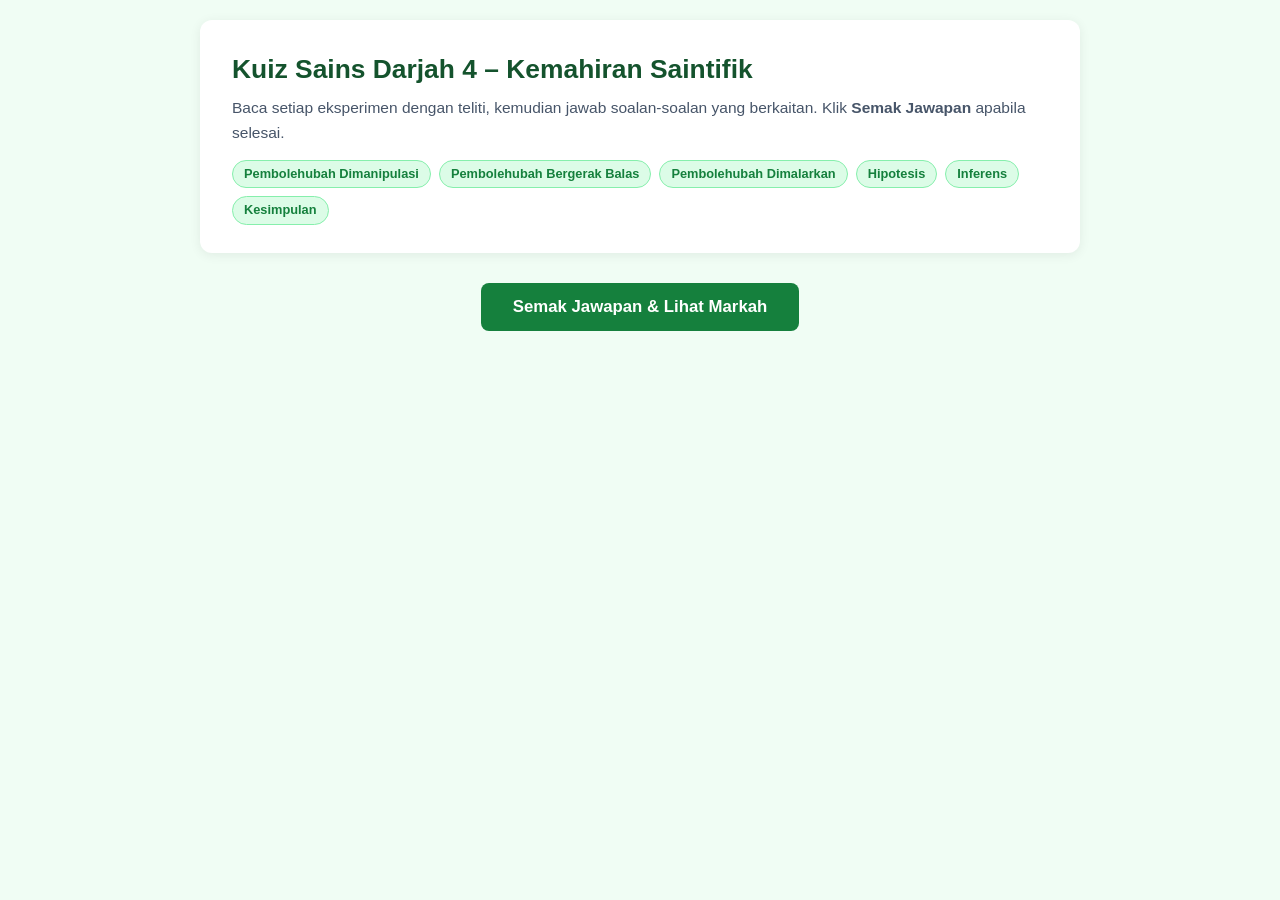
==== commit 6cdb23a3: "update tab title" ====
--- a/Sains_Darjah4_Quiz.html
+++ b/Sains_Darjah4_Quiz.html
@@ -413,7 +413,7 @@
           { text: "Jarak dari loceng", correct: false, rationale: "Jarak adalah pembolehubah dimanipulasi — Hafiz yang mengubahnya." },
           { text: "Jenis loceng yang digunakan", correct: false, rationale: "Jenis loceng tidak diubah dan tidak diukur sebagai hasil dalam penyiasatan ini." },
           { text: "Kuat bunyi yang didengar", correct: true, rationale: "Betul! Kuat bunyi berubah mengikut jarak dari loceng — ini adalah pembolehubah bergerak balas." },
-          { text: "Cara loceng dipukul", correct: false, rationale: "Cara loceng dipukul adalah sama sepanjang penyiasatan — ini adalah pembolehubah dimalarkan." }
+          { text: "Cara loceng dipukul", cor rect: false, rationale: "Cara loceng dipukul adalah sama sepanjang penyiasatan — ini adalah pembolehubah dimalarkan." }
         ]
       },
       {
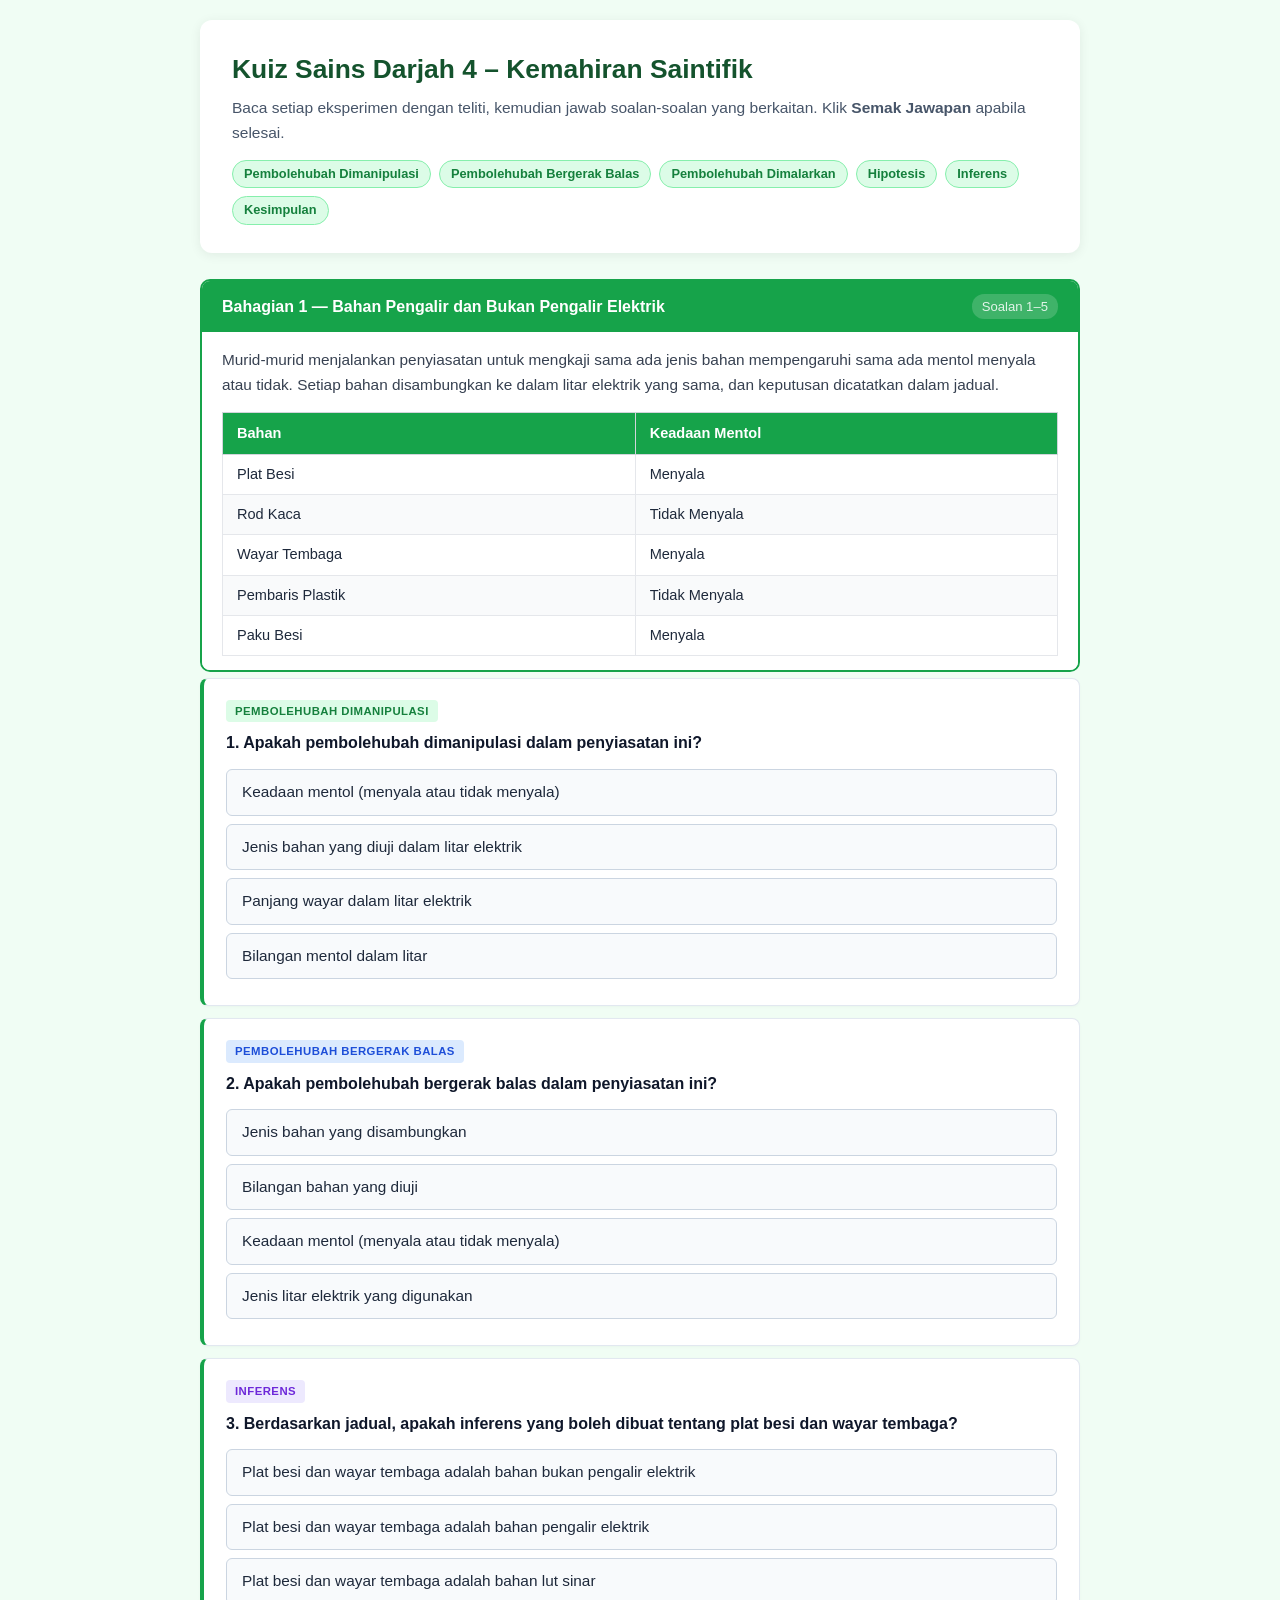
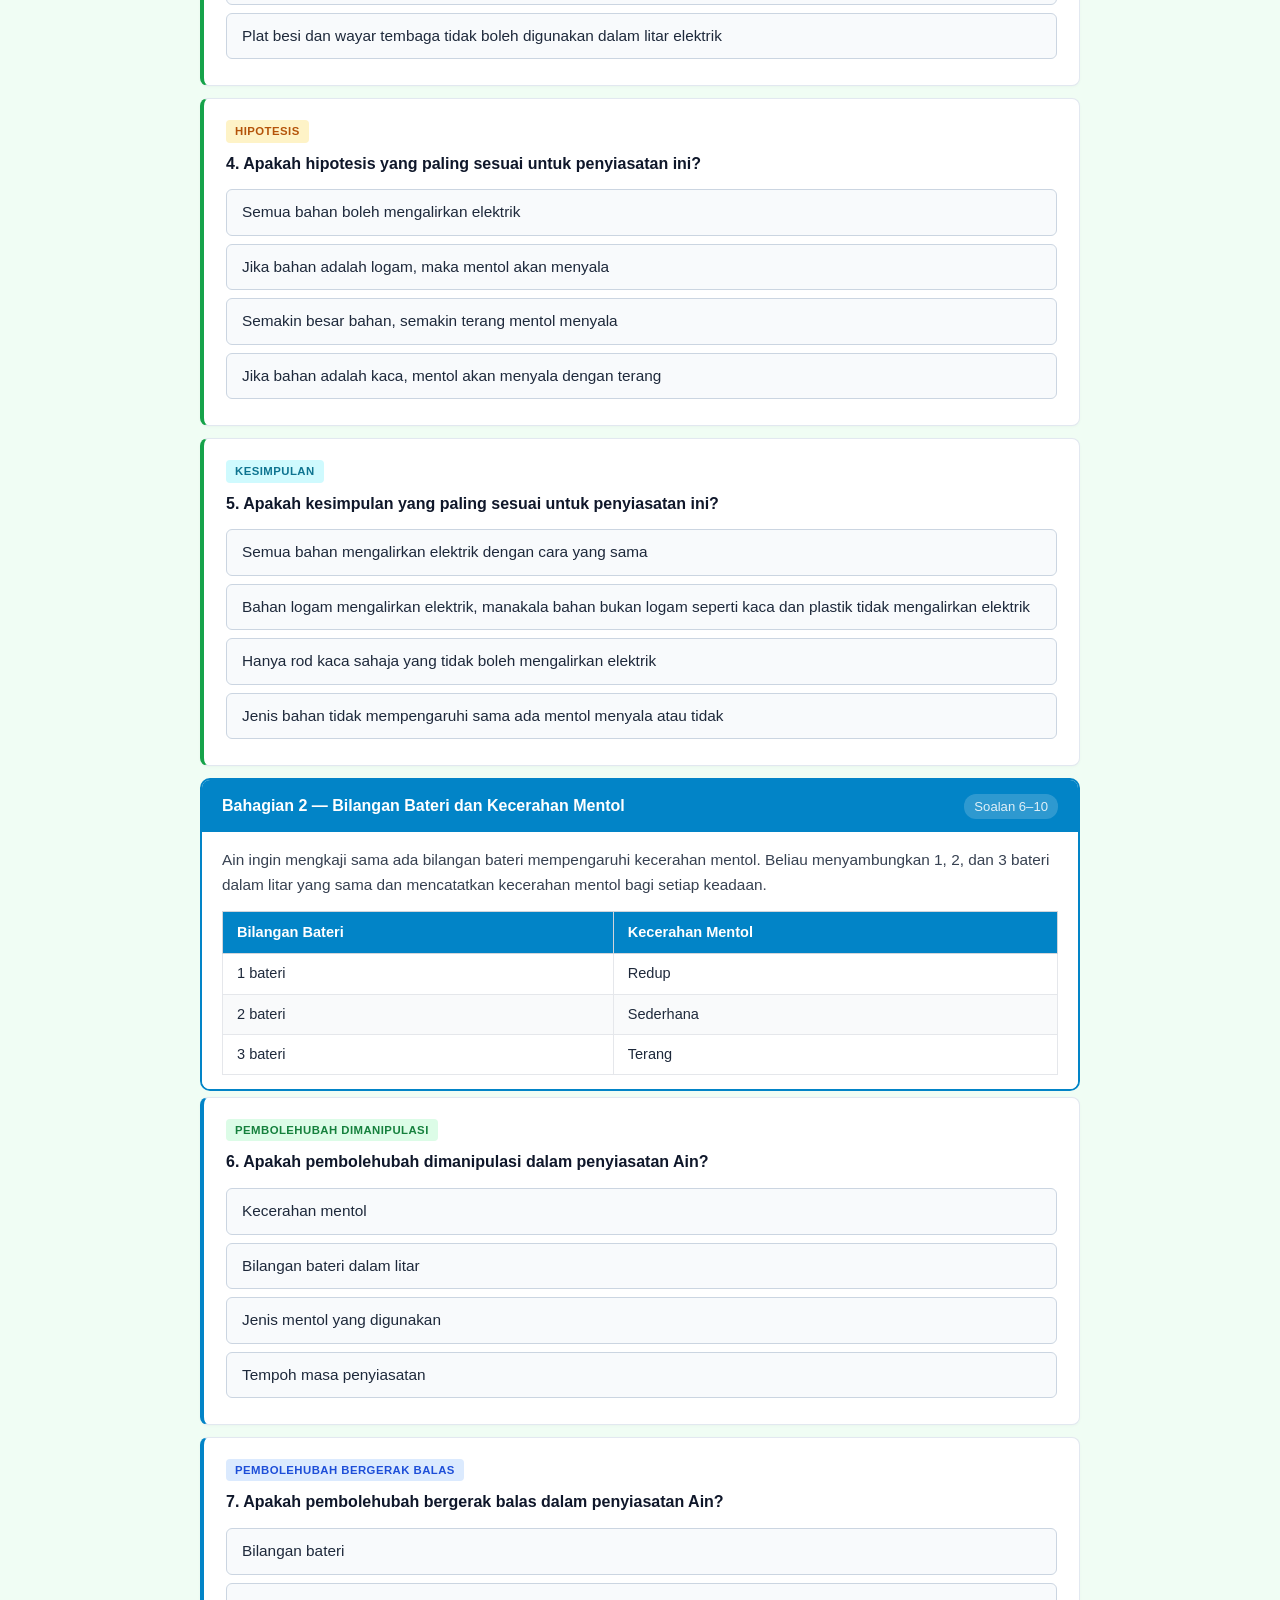
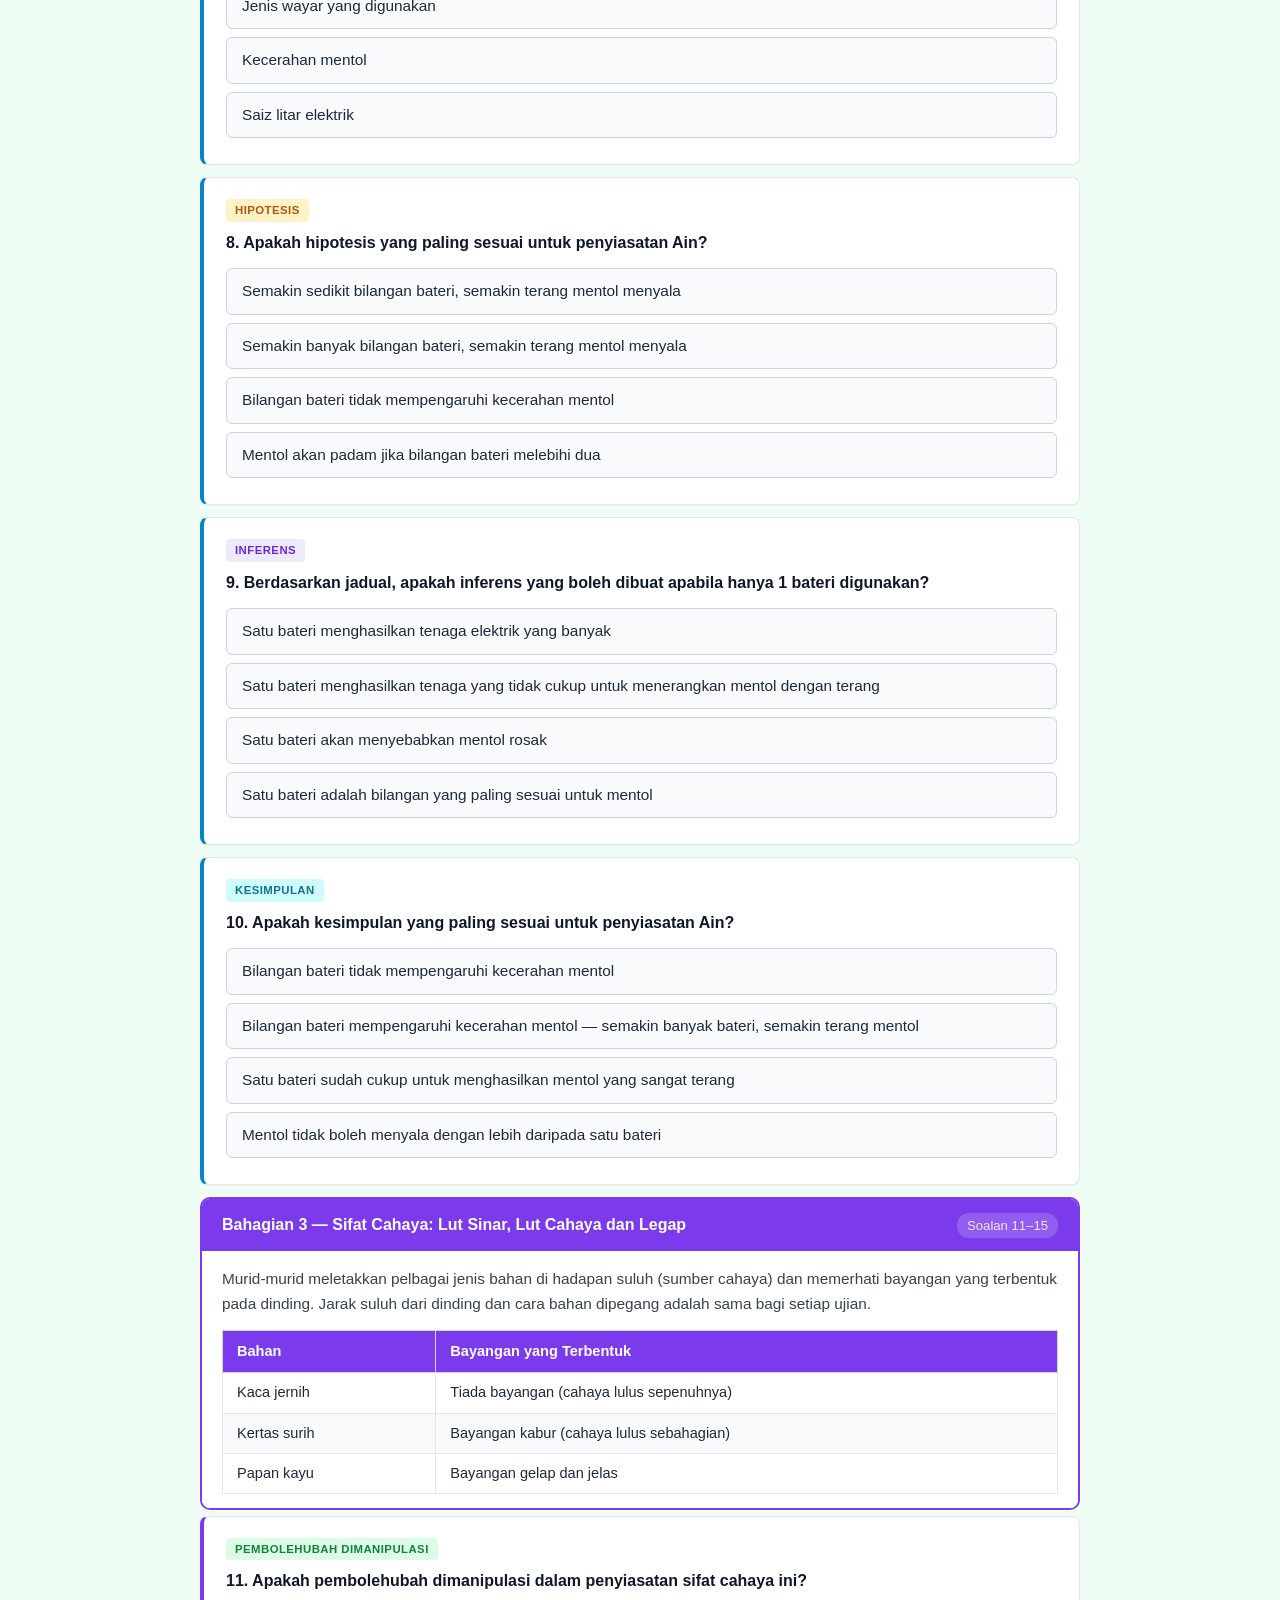
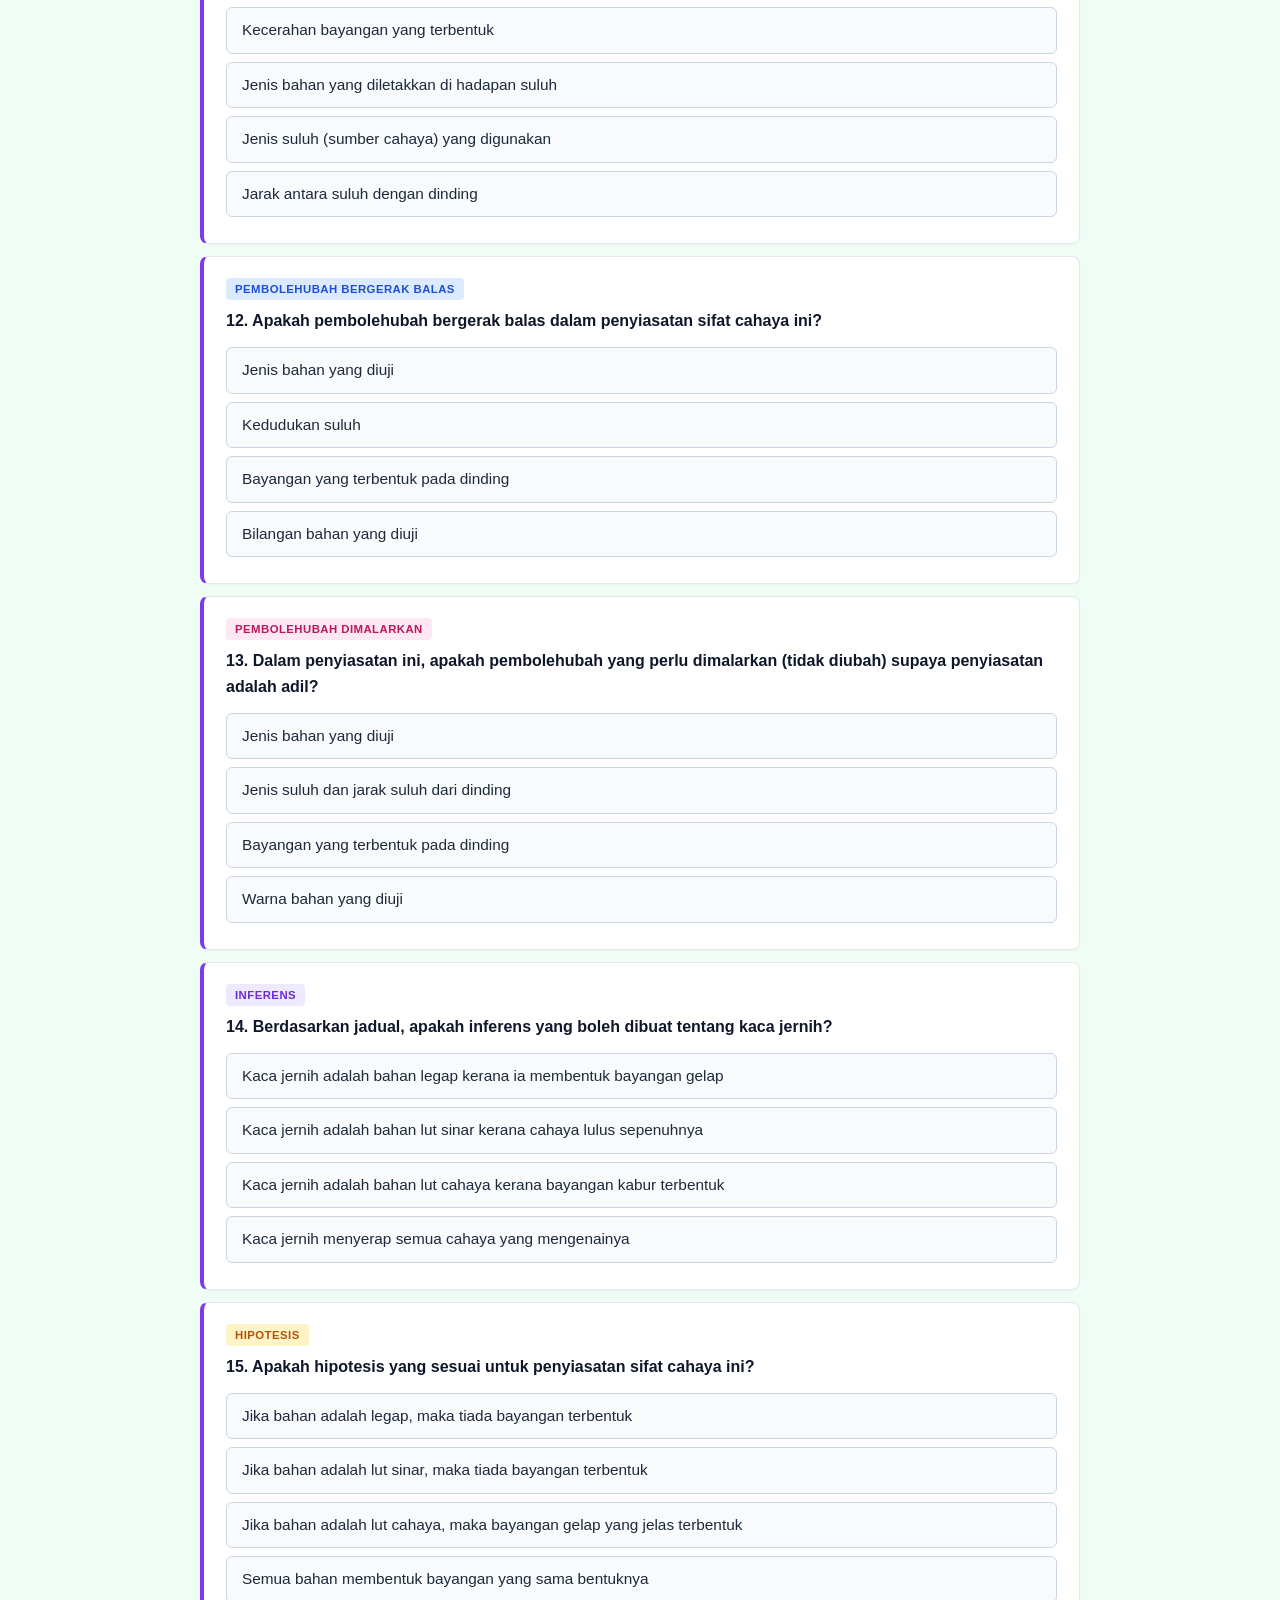
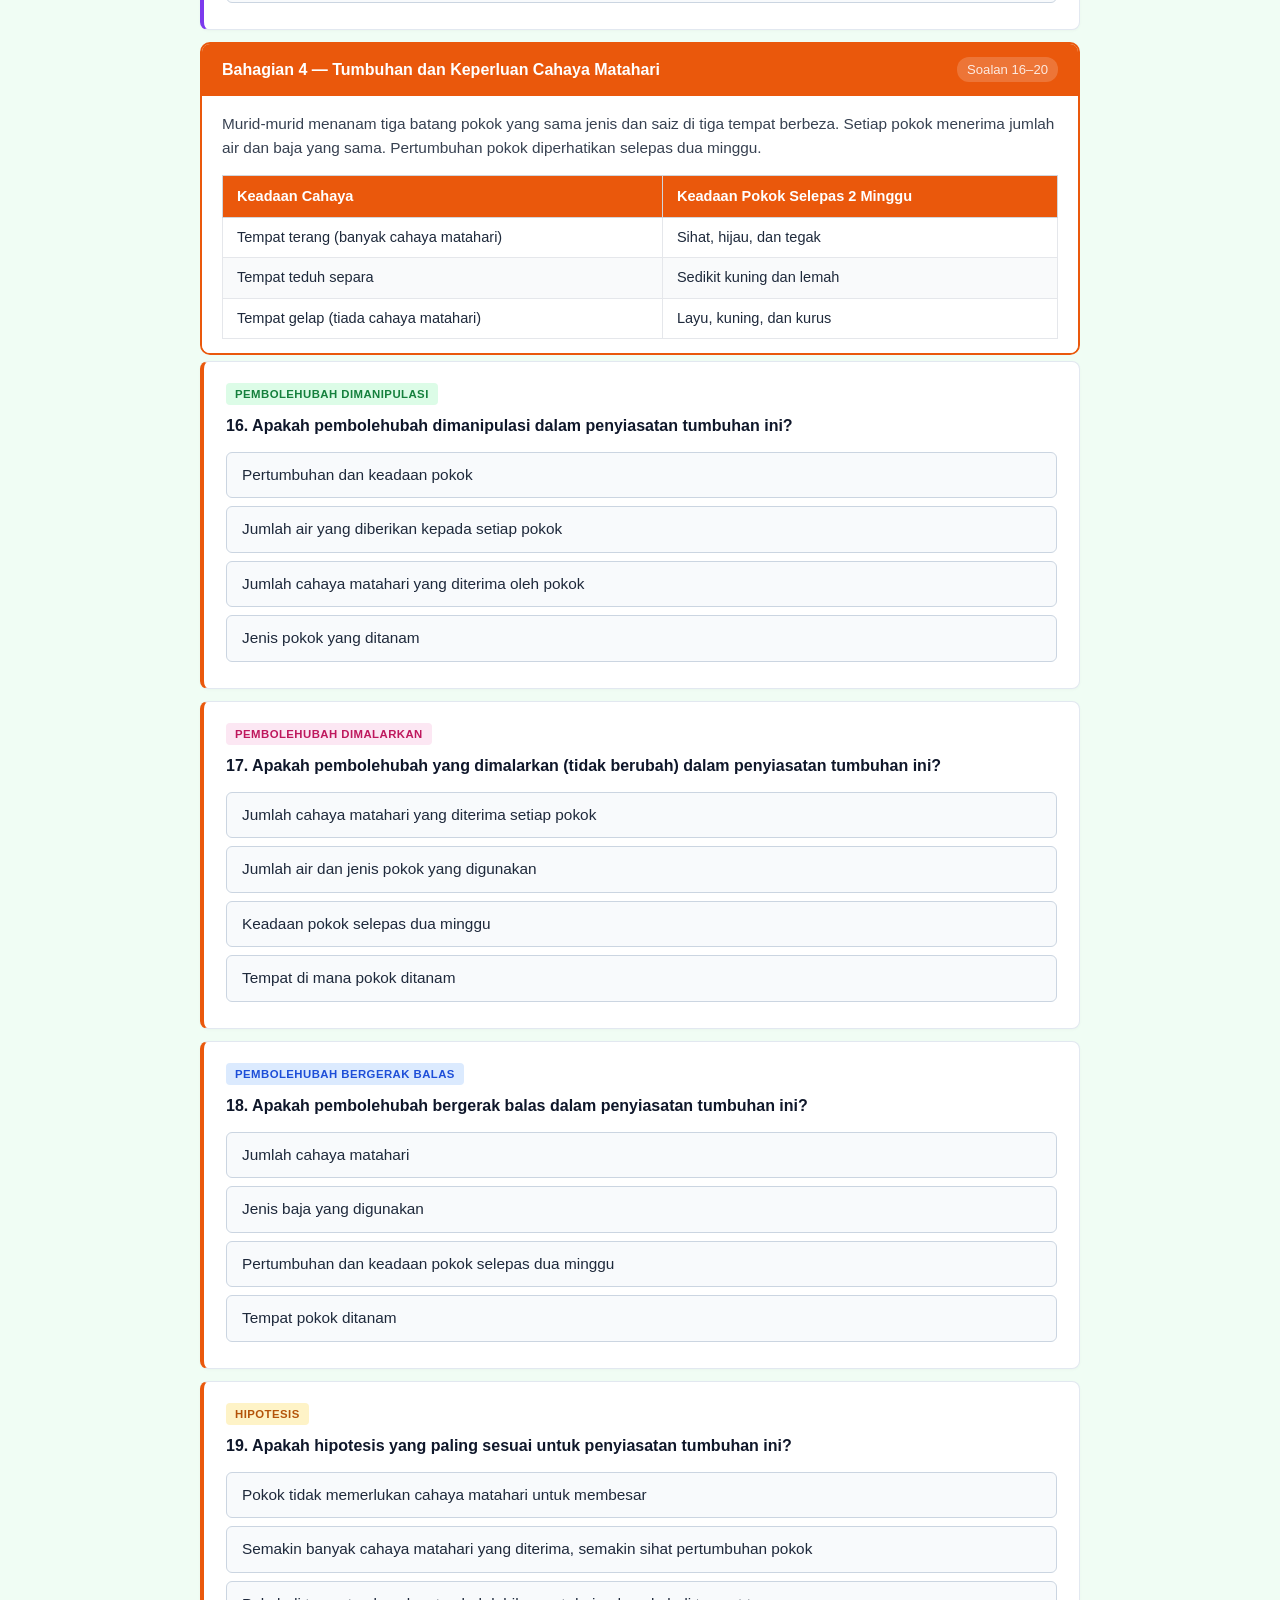
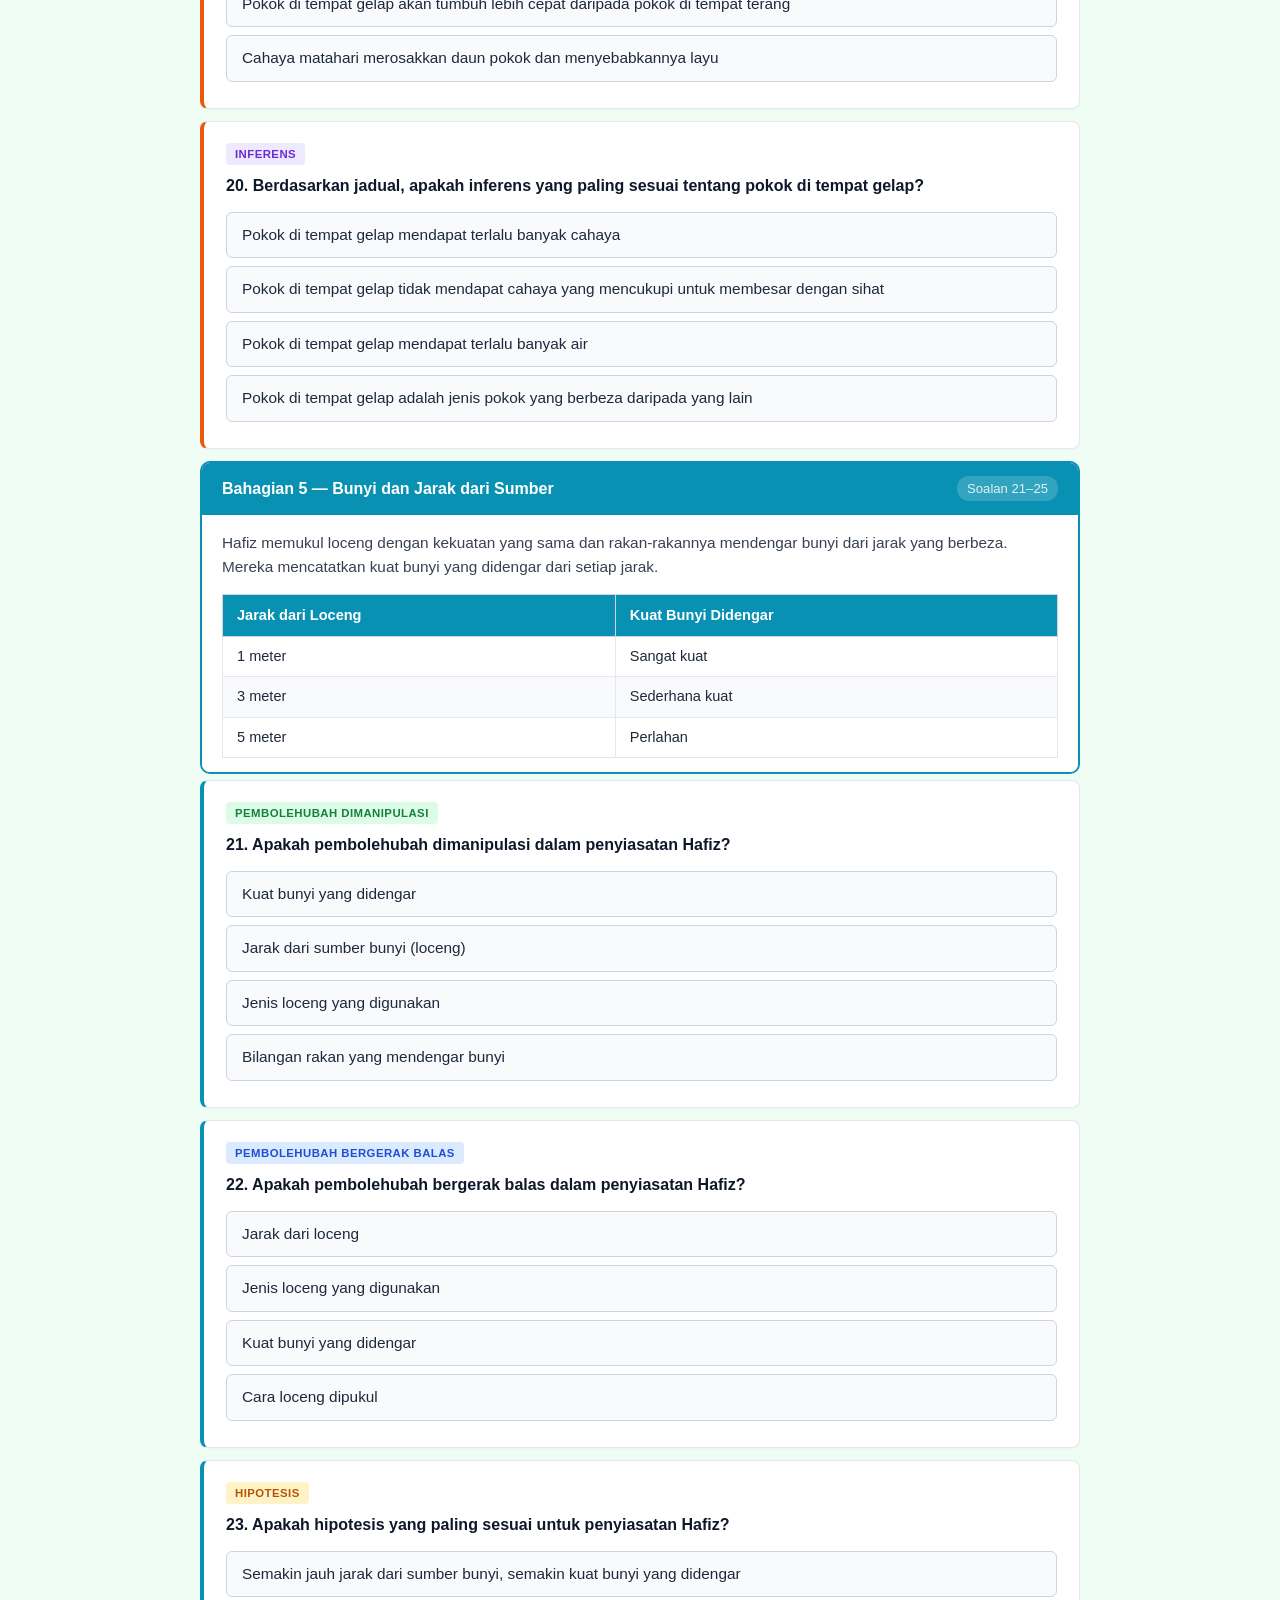
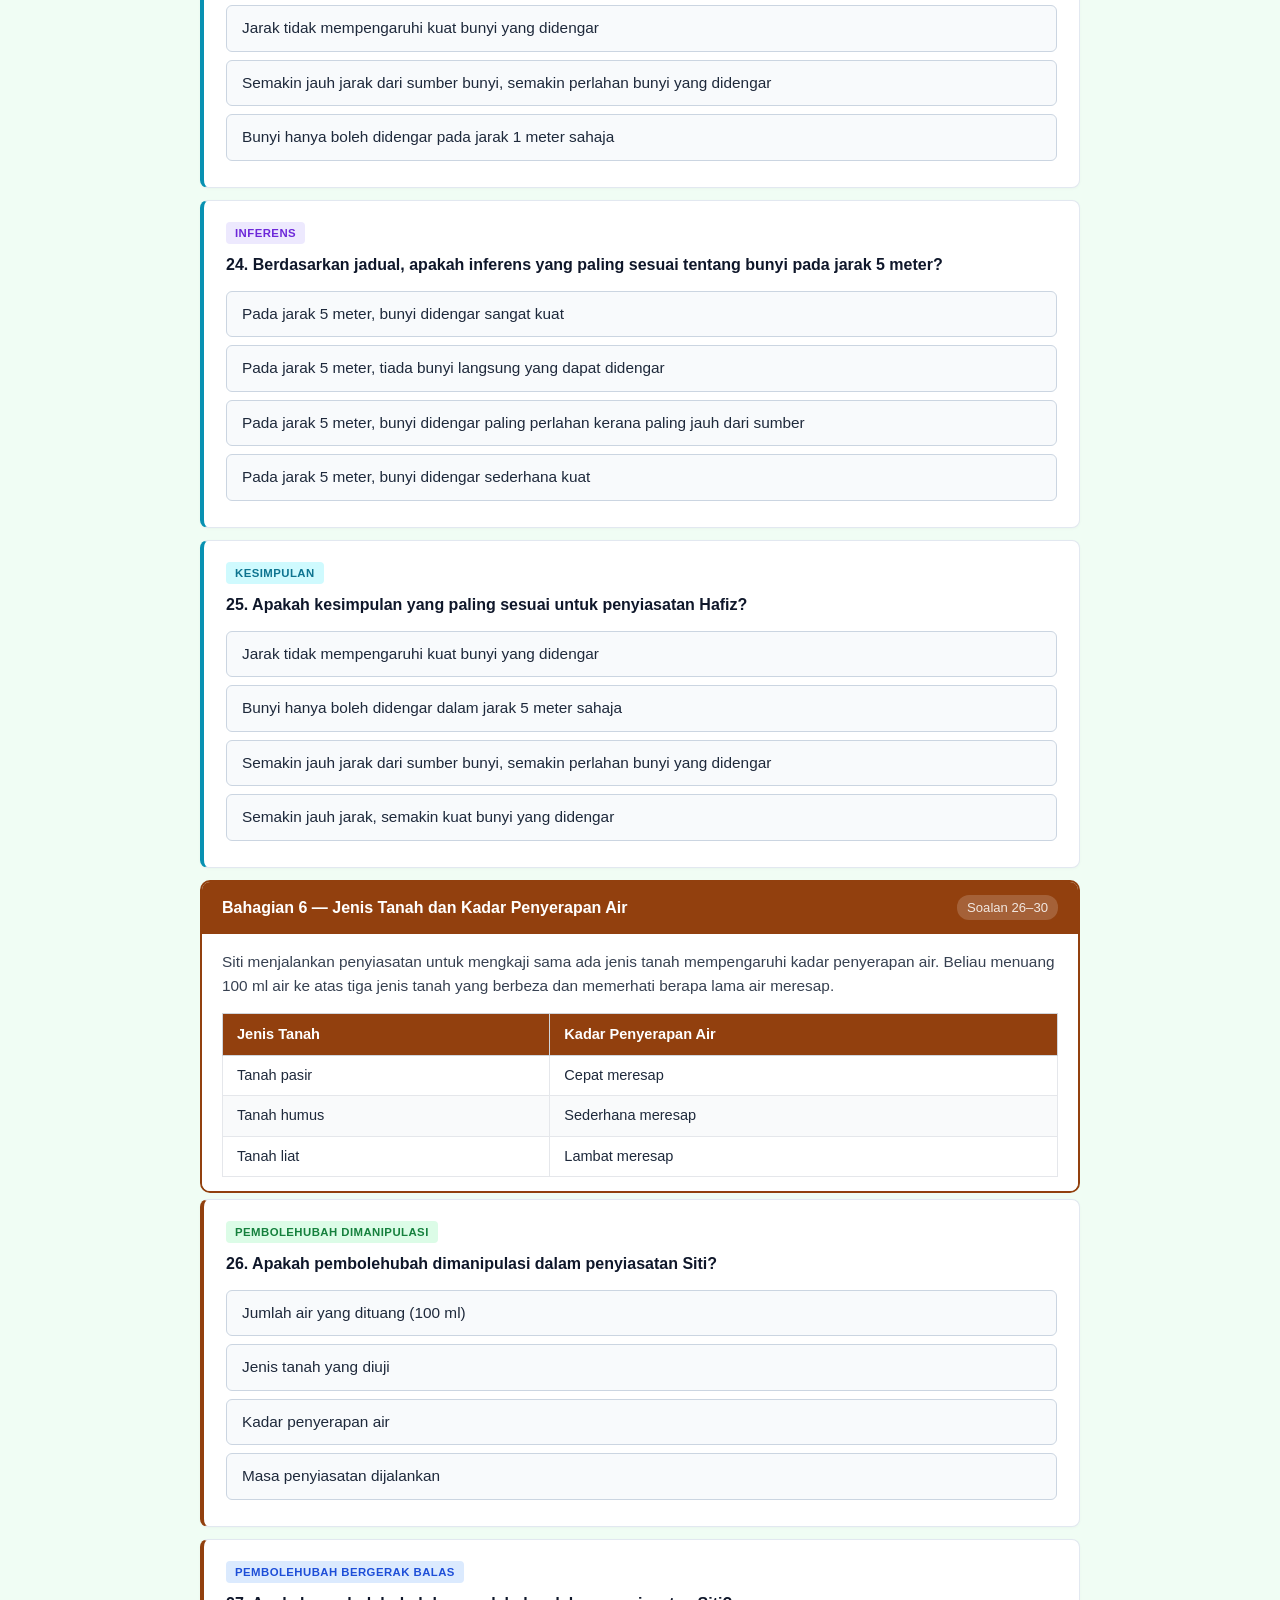
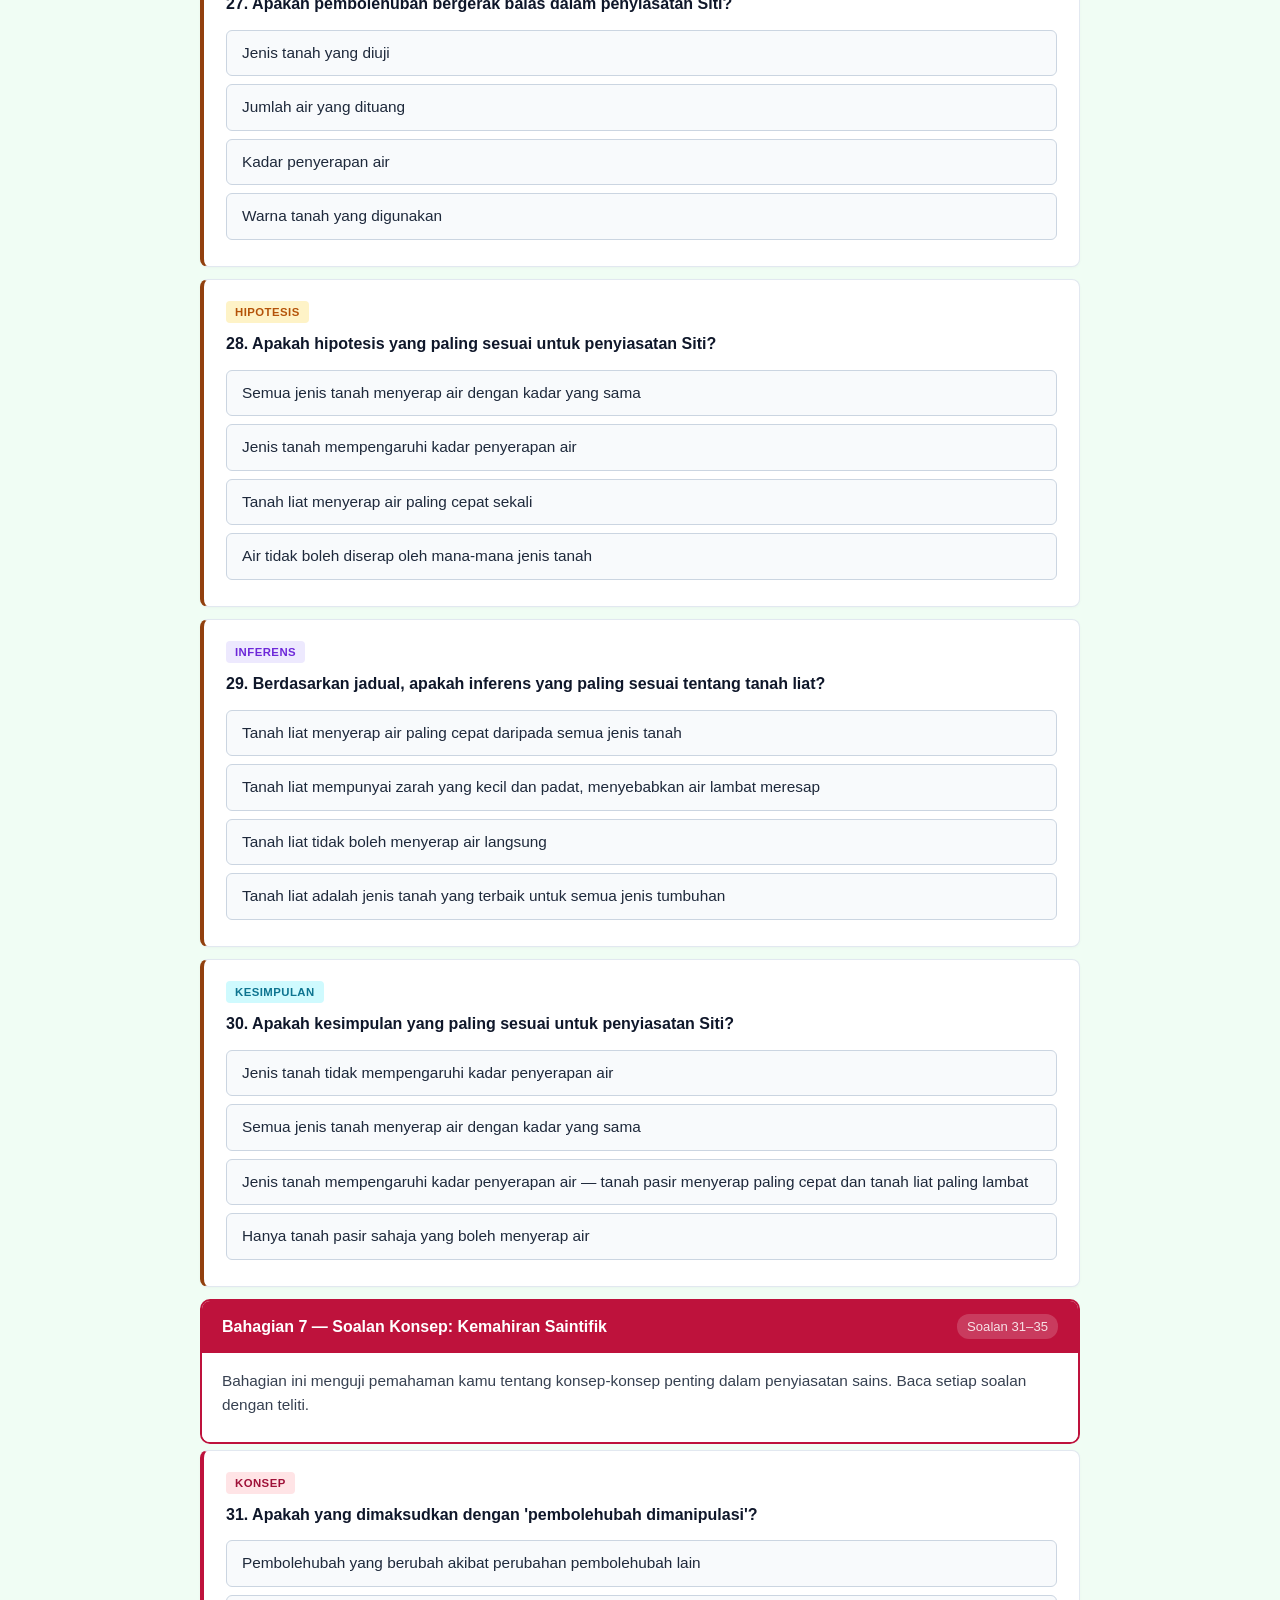
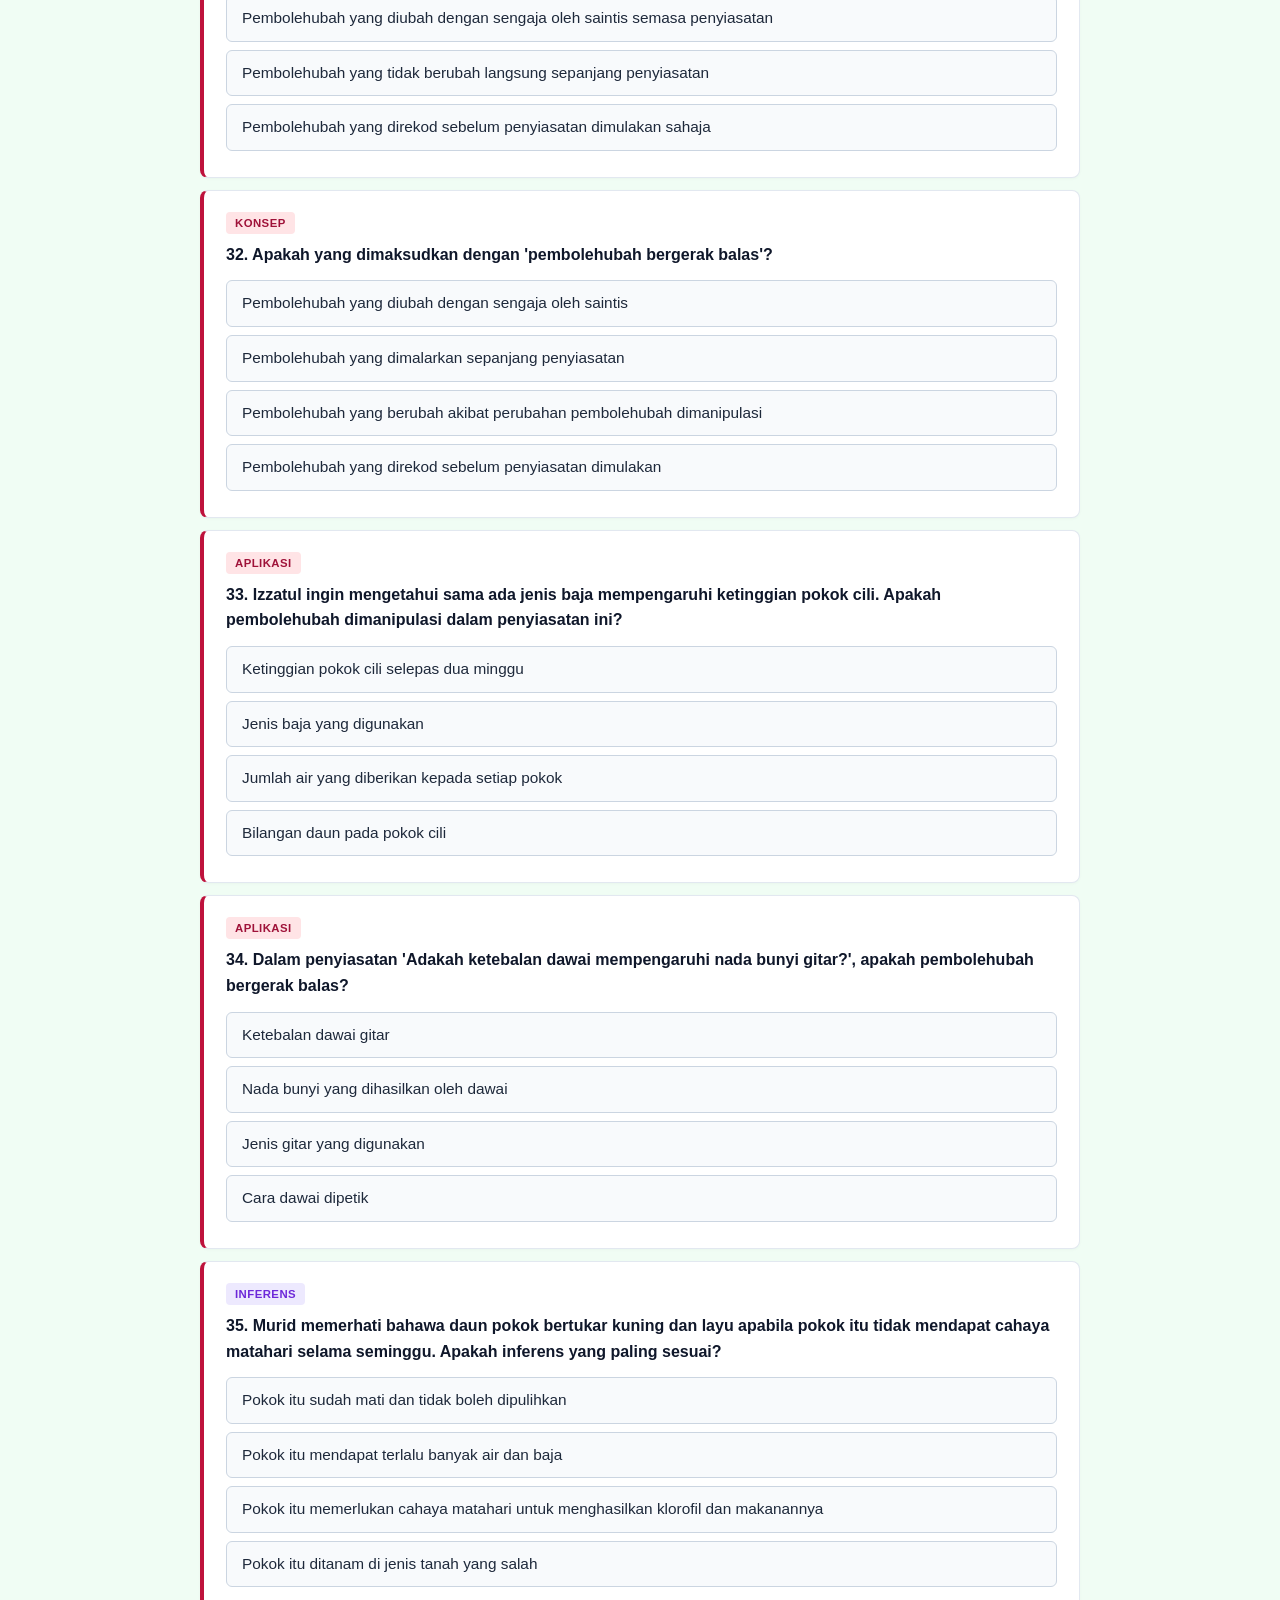
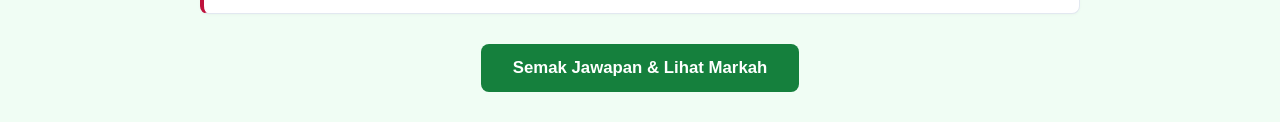
==== commit 45829832: "fix quiz1" ====
--- a/Sains_Darjah4_Quiz.html
+++ b/Sains_Darjah4_Quiz.html
@@ -413,7 +413,7 @@
           { text: "Jarak dari loceng", correct: false, rationale: "Jarak adalah pembolehubah dimanipulasi — Hafiz yang mengubahnya." },
           { text: "Jenis loceng yang digunakan", correct: false, rationale: "Jenis loceng tidak diubah dan tidak diukur sebagai hasil dalam penyiasatan ini." },
           { text: "Kuat bunyi yang didengar", correct: true, rationale: "Betul! Kuat bunyi berubah mengikut jarak dari loceng — ini adalah pembolehubah bergerak balas." },
-          { text: "Cara loceng dipukul", cor rect: false, rationale: "Cara loceng dipukul adalah sama sepanjang penyiasatan — ini adalah pembolehubah dimalarkan." }
+          { text: "Cara loceng dipukul", correct: false, rationale: "Cara loceng dipukul adalah sama sepanjang penyiasatan — ini adalah pembolehubah dimalarkan." }
         ]
       },
       {
